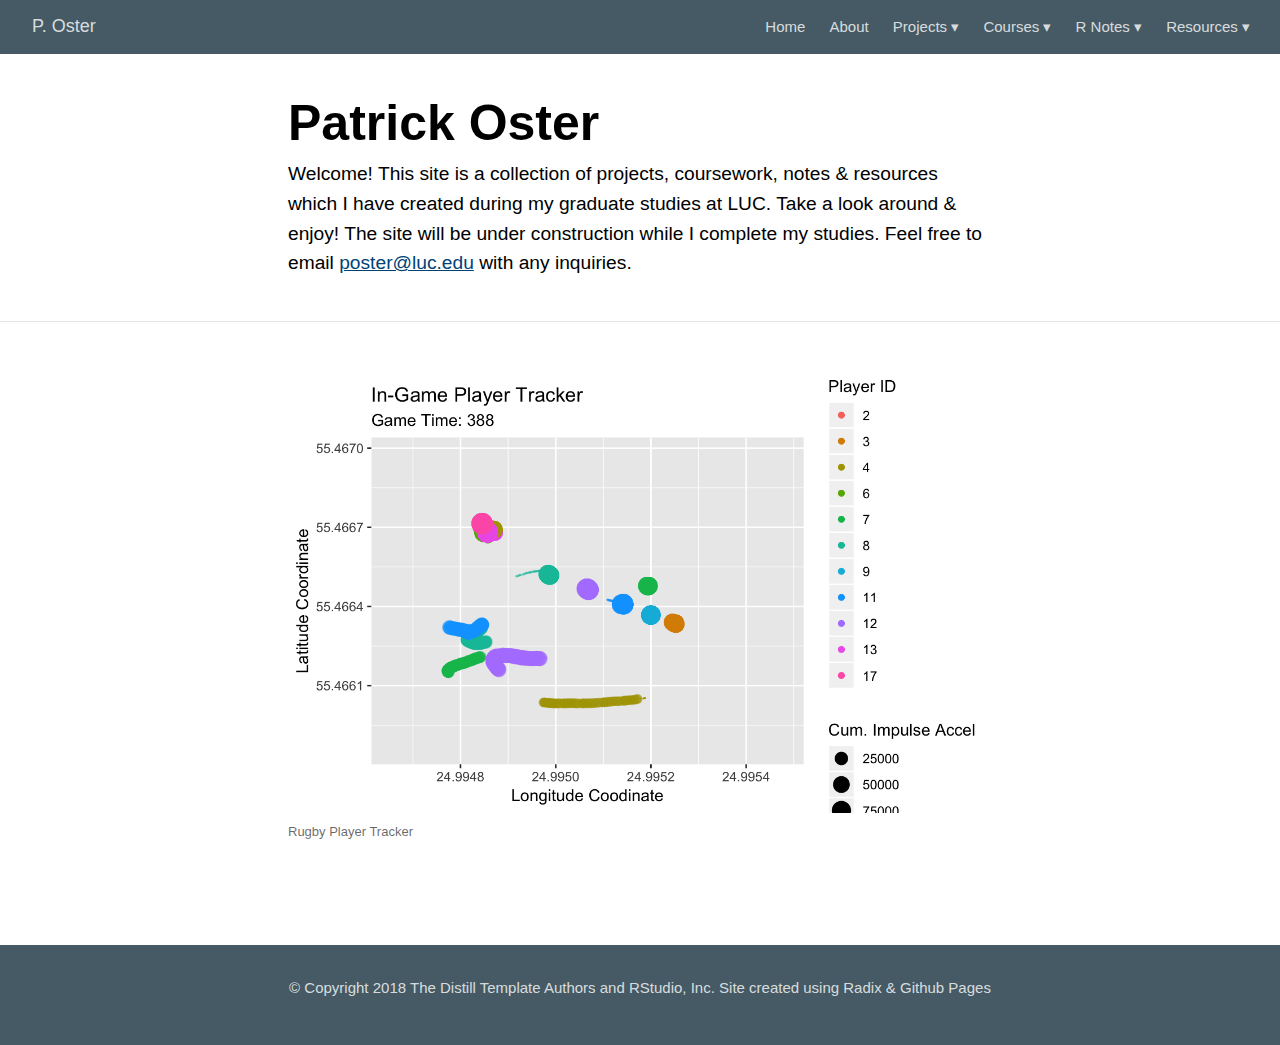
==== docs/index.html @ 058a15c3 "reorg" ====
<!DOCTYPE html>

<html xmlns="http://www.w3.org/1999/xhtml" lang="" xml:lang="">

<head>
  <meta charset="utf-8"/>
  <meta name="viewport" content="width=device-width, initial-scale=1"/>
  <meta http-equiv="X-UA-Compatible" content="IE=Edge,chrome=1"/>
  <meta name="generator" content="radix" />

  <style type="text/css">
  /* Hide doc at startup (prevent jankiness while JS renders/transforms) */
  body {
    visibility: hidden;
  }
  </style>

 <!--radix_placeholder_import_source-->
 <!--/radix_placeholder_import_source-->

  <!--radix_placeholder_meta_tags-->
  <title>P. Oster: Patrick Oster</title>
  
  <meta property="description" itemprop="description" content="Welcome! This site is a collection of projects, coursework, notes &amp; resources which I have created during my graduate studies at LUC. Take a look around &amp; enjoy! The site will be under construction while I complete my studies. Feel free to email poster@luc.edu with any inquiries."/>
  
  
  
  <!--  https://developers.facebook.com/docs/sharing/webmasters#markup -->
  <meta property="og:title" content="P. Oster: Patrick Oster"/>
  <meta property="og:type" content="article"/>
  <meta property="og:description" content="Welcome! This site is a collection of projects, coursework, notes &amp; resources which I have created during my graduate studies at LUC. Take a look around &amp; enjoy! The site will be under construction while I complete my studies. Feel free to email poster@luc.edu with any inquiries."/>
  <meta property="og:locale" content="en_US"/>
  <meta property="og:site_name" content="P. Oster"/>
  
  <!--  https://dev.twitter.com/cards/types/summary -->
  <meta property="twitter:card" content="summary"/>
  <meta property="twitter:title" content="P. Oster: Patrick Oster"/>
  <meta property="twitter:description" content="Welcome! This site is a collection of projects, coursework, notes &amp; resources which I have created during my graduate studies at LUC. Take a look around &amp; enjoy! The site will be under construction while I complete my studies. Feel free to email poster@luc.edu with any inquiries."/>
  
  <!--/radix_placeholder_meta_tags-->
  <!--radix_placeholder_rmarkdown_metadata-->
  
  <script type="text/json" id="radix-rmarkdown-metadata">
  {"type":"list","attributes":{"names":{"type":"character","attributes":{},"value":["title","description","site"]}},"value":[{"type":"character","attributes":{},"value":["Patrick Oster"]},{"type":"character","attributes":{},"value":["Welcome! This site is a collection of projects, coursework, notes & resources which I have created during my graduate studies at LUC. Take a look around & enjoy! The site will be under construction while I complete my studies. Feel free to email poster@luc.edu with any inquiries.\n"]},{"type":"character","attributes":{},"value":["radix::radix_website"]}]}
  </script>
  <!--/radix_placeholder_rmarkdown_metadata-->
  <!--radix_placeholder_navigation_in_header-->
  
  <script type="application/javascript">
  
    window.headroom_prevent_pin = false;
  
    window.document.addEventListener("DOMContentLoaded", function (event) {
  
      // initialize headroom for banner
      var header = $('header').get(0);
      var headerHeight = header.offsetHeight;
      var headroom = new Headroom(header, {
        onPin : function() {
          if (window.headroom_prevent_pin) {
            window.headroom_prevent_pin = false;
            headroom.unpin();
          }
        }
      });
      headroom.init();
      if(window.location.hash)
        headroom.unpin();
      $(header).addClass('headroom--transition');
  
      // offset scroll location for banner on hash change
      // (see: https://github.com/WickyNilliams/headroom.js/issues/38)
      window.addEventListener("hashchange", function(event) {
        window.scrollTo(0, window.pageYOffset - (headerHeight + 25));
      });
  
      // responsive menu
      $('.radix-site-header').each(function(i, val) {
        var topnav = $(this);
        var toggle = topnav.find('.nav-toggle');
        toggle.on('click', function() {
          topnav.toggleClass('responsive');
        });
      });
  
      // nav dropdowns
      $('.nav-dropbtn').click(function(e) {
        $(this).next('.nav-dropdown-content').toggleClass('nav-dropdown-active');
        $(this).parent().siblings('.nav-dropdown')
           .children('.nav-dropdown-content').removeClass('nav-dropdown-active');
      });
      $("body").click(function(e){
        $('.nav-dropdown-content').removeClass('nav-dropdown-active');
      });
      $(".nav-dropdown").click(function(e){
        e.stopPropagation();
      });
    });
  </script>
  
  <style type="text/css">
  
  /* Theme (user-documented overrideables for nav appearance) */
  
  .radix-site-nav {
    color: rgba(255, 255, 255, 0.8);
    background-color: #455a64;
    font-size: 15px;
    font-weight: 300;
  }
  
  .radix-site-nav a {
    color: inherit;
    text-decoration: none;
  }
  
  .radix-site-nav a:hover {
    color: white;
  }
  
  @media print {
    .radix-site-nav {
      display: none;
    }
  }
  
  .radix-site-header {
  
  }
  
  .radix-site-footer {
  
  }
  
  
  /* Site Header */
  
  .radix-site-header {
    width: 100%;
    box-sizing: border-box;
    z-index: 3;
  }
  
  .radix-site-header .nav-left {
    display: inline-block;
    margin-left: 8px;
  }
  
  @media screen and (max-width: 768px) {
    .radix-site-header .nav-left {
      margin-left: 0;
    }
  }
  
  
  .radix-site-header .nav-right {
    float: right;
    margin-right: 8px;
  }
  
  .radix-site-header a,
  .radix-site-header .title {
    display: inline-block;
    text-align: center;
    padding: 14px 10px 14px 10px;
  }
  
  .radix-site-header .title {
    font-size: 18px;
  }
  
  .radix-site-header .logo {
    padding: 0;
  }
  
  .radix-site-header .logo img {
    display: none;
    max-height: 20px;
    width: auto;
    margin-bottom: -4px;
  }
  
  .radix-site-header .nav-image img {
    max-height: 18px;
    width: auto;
    display: inline-block;
    margin-bottom: -3px;
  }
  
  
  
  @media screen and (min-width: 1000px) {
    .radix-site-header .logo img {
      display: inline-block;
    }
    .radix-site-header .nav-left {
      margin-left: 20px;
    }
    .radix-site-header .nav-right {
      margin-right: 20px;
    }
    .radix-site-header .title {
      padding-left: 12px;
    }
  }
  
  
  .radix-site-header .nav-toggle {
    display: none;
  }
  
  .nav-dropdown {
    display: inline-block;
    position: relative;
  }
  
  .nav-dropdown .nav-dropbtn {
    border: none;
    outline: none;
    color: rgba(255, 255, 255, 0.8);
    padding: 16px 10px;
    background-color: transparent;
    font-family: inherit;
    font-size: inherit;
    font-weight: inherit;
    margin: 0;
    margin-top: 1px;
    z-index: 2;
  }
  
  .nav-dropdown-content {
    display: none;
    position: absolute;
    background-color: white;
    min-width: 200px;
    border: 1px solid rgba(0,0,0,0.15);
    border-radius: 4px;
    box-shadow: 0px 8px 16px 0px rgba(0,0,0,0.1);
    z-index: 1;
    margin-top: 2px;
    white-space: nowrap;
    padding-top: 4px;
    padding-bottom: 4px;
  }
  
  .nav-dropdown-content hr {
    margin-top: 4px;
    margin-bottom: 4px;
    border: none;
    border-bottom: 1px solid rgba(0, 0, 0, 0.1);
  }
  
  .nav-dropdown-active {
    display: block;
  }
  
  .nav-dropdown-content a, .nav-dropdown-content .nav-dropdown-header {
    color: black;
    padding: 6px 24px;
    text-decoration: none;
    display: block;
    text-align: left;
  }
  
  .nav-dropdown-content .nav-dropdown-header {
    display: block;
    padding: 5px 24px;
    padding-bottom: 0;
    text-transform: uppercase;
    font-size: 14px;
    color: #999999;
    white-space: nowrap;
  }
  
  .nav-dropdown:hover .nav-dropbtn {
    color: white;
  }
  
  .nav-dropdown-content a:hover {
    background-color: #ddd;
    color: black;
  }
  
  .nav-right .nav-dropdown-content {
    margin-left: -45%;
    right: 0;
  }
  
  @media screen and (max-width: 768px) {
    .radix-site-header a, .radix-site-header .nav-dropdown  {display: none;}
    .radix-site-header a.nav-toggle {
      float: right;
      display: block;
    }
    .radix-site-header .title {
      margin-left: 0;
    }
    .radix-site-header .nav-right {
      margin-right: 0;
    }
    .radix-site-header {
      overflow: hidden;
    }
    .nav-right .nav-dropdown-content {
      margin-left: 0;
    }
  }
  
  
  @media screen and (max-width: 768px) {
    .radix-site-header.responsive {position: relative;}
    .radix-site-header.responsive a.nav-toggle {
      position: absolute;
      right: 0;
      top: 0;
    }
    .radix-site-header.responsive a,
    .radix-site-header.responsive .nav-dropdown {
      display: block;
      text-align: left;
    }
    .radix-site-header.responsive .nav-left,
    .radix-site-header.responsive .nav-right {
      width: 100%;
    }
    .radix-site-header.responsive .nav-dropdown {float: none;}
    .radix-site-header.responsive .nav-dropdown-content {position: relative;}
    .radix-site-header.responsive .nav-dropdown .nav-dropbtn {
      display: block;
      width: 100%;
      text-align: left;
    }
  }
  
  /* Site Footer */
  
  .radix-site-footer {
    width: 100%;
    overflow: hidden;
    box-sizing: border-box;
    z-index: 3;
    margin-top: 30px;
    padding-top: 30px;
    padding-bottom: 30px;
    text-align: center;
  }
  
  /* Headroom */
  
  d-title {
    padding-top: 6rem;
  }
  
  @media print {
    d-title {
      padding-top: 4rem;
    }
  }
  
  .headroom {
    z-index: 1000;
    position: fixed;
    top: 0;
    left: 0;
    right: 0;
  }
  
  .headroom--transition {
    transition: all .4s ease-in-out;
  }
  
  .headroom--unpinned {
    top: -100px;
  }
  
  .headroom--pinned {
    top: 0;
  }
  
  </style>
  
  <link href="site_libs/font-awesome-5.1.0/css/all.css" rel="stylesheet"/>
  <link href="site_libs/font-awesome-5.1.0/css/v4-shims.css" rel="stylesheet"/>
  <script src="site_libs/headroom-0.9.4/headroom.min.js"></script>
  <!--/radix_placeholder_navigation_in_header-->
  <!--radix_placeholder_distill-->
  
  <style type="text/css">
  
  body {
    background-color: white;
  }
  
  .pandoc-table {
    width: 100%;
  }
  
  .pandoc-table>caption {
    margin-bottom: 10px;
  }
  
  .pandoc-table th:not([align]) {
    text-align: left;
  }
  
  .pagedtable-footer {
    font-size: 15px;
  }
  
  .html-widget {
    margin-bottom: 2.0em;
  }
  
  .l-screen-inset {
    padding-right: 16px;
  }
  
  .l-screen .caption {
    margin-left: 10px;
  }
  
  .shaded {
    background: rgb(247, 247, 247);
    padding-top: 20px;
    padding-bottom: 20px;
    border-top: 1px solid rgba(0, 0, 0, 0.1);
    border-bottom: 1px solid rgba(0, 0, 0, 0.1);
  }
  
  .shaded .html-widget {
    margin-bottom: 0;
    border: 1px solid rgba(0, 0, 0, 0.1);
  }
  
  .shaded .shaded-content {
    background: white;
  }
  
  .text-output {
    margin-top: 0;
    line-height: 1.5em;
  }
  
  .hidden {
    display: none !important;
  }
  
  d-article {
    padding-bottom: 30px;
  }
  
  d-appendix {
    padding-top: 30px;
  }
  
  d-article>p>img {
    width: 100%;
  }
  
  d-article iframe {
    border: 1px solid rgba(0, 0, 0, 0.1);
    margin-bottom: 2.0em;
    width: 100%;
  }
  
  figure img.external {
    background: white;
    border: 1px solid rgba(0, 0, 0, 0.1);
    box-shadow: 0 1px 8px rgba(0, 0, 0, 0.1);
    padding: 18px;
    box-sizing: border-box;
  }
  
  /* CSS for table of contents */
  
  .d-toc {
    color: rgba(0,0,0,0.8);
    font-size: 0.8em;
    line-height: 1em;
  }
  
  .d-toc-header {
    font-size: 0.6rem;
    font-weight: 400;
    color: rgba(0, 0, 0, 0.5);
    text-transform: uppercase;
    margin-top: 0;
    margin-bottom: 1.3em;
  }
  
  .d-toc a {
    border-bottom: none;
  }
  
  .d-toc ul {
    padding-left: 0;
  }
  
  .d-toc li>ul {
    padding-top: 0.8em;
    padding-left: 16px;
    margin-bottom: 0.6em;
  }
  
  .d-toc ul,
  .d-toc li {
    list-style-type: none;
  }
  
  .d-toc li {
    margin-bottom: 0.9em;
  }
  
  .d-toc-separator {
    margin-top: 20px;
    margin-bottom: 2em;
  }
  
  .d-article-with-toc {
    border-top: none;
    padding-top: 0;
  }
  
  
  
  /* Tweak code blocks (note that this CSS is repeated above in an injection
     into the d-code shadow dom) */
  
  d-code {
    overflow-x: auto !important;
  }
  
  pre.d-code code.d-code {
    padding-left: 10px;
    font-size: 12px;
    border-left: 2px solid rgba(0,0,0,0.1);
  }
  
  pre.text-output {
  
    font-size: 12px;
    color: black;
    background: none;
    font-family: Consolas, Monaco, 'Andale Mono', 'Ubuntu Mono', monospace;
    text-align: left;
    white-space: pre;
    word-spacing: normal;
    word-break: normal;
    word-wrap: normal;
    line-height: 1.5;
  
    -moz-tab-size: 4;
    -o-tab-size: 4;
    tab-size: 4;
  
    -webkit-hyphens: none;
    -moz-hyphens: none;
    -ms-hyphens: none;
    hyphens: none;
  }
  
  @media(min-width: 768px) {
  
  d-code {
    overflow-x: visible !important;
  }
  
  pre.d-code code.d-code  {
      padding-left: 18px;
      font-size: 14px;
  }
  pre.text-output {
    font-size: 14px;
  }
  }
  
  /* Figure */
  
  .figure {
    position: relative;
    margin-bottom: 2.5em;
    margin-top: 1.5em;
  }
  
  .figure img {
    width: 100%;
  }
  
  .figure .caption {
    color: rgba(0, 0, 0, 0.6);
    font-size: 12px;
    line-height: 1.5em;
  }
  
  .figure img.external {
    background: white;
    border: 1px solid rgba(0, 0, 0, 0.1);
    box-shadow: 0 1px 8px rgba(0, 0, 0, 0.1);
    padding: 18px;
    box-sizing: border-box;
  }
  
  .figure .caption a {
    color: rgba(0, 0, 0, 0.6);
  }
  
  .figure .caption b,
  .figure .caption strong, {
    font-weight: 600;
    color: rgba(0, 0, 0, 1.0);
  }
  
  
  
  /* Tweak 1000px media break to show more text */
  
  @media(min-width: 1000px) {
    .base-grid,
    distill-header,
    d-title,
    d-abstract,
    d-article,
    d-appendix,
    distill-appendix,
    d-byline,
    d-footnote-list,
    d-citation-list,
    distill-footer {
      grid-template-columns: [screen-start] 1fr [page-start kicker-start] 80px [middle-start] 50px [text-start kicker-end] 65px 65px 65px 65px 65px 65px 65px 65px [text-end gutter-start] 65px [middle-end] 65px [page-end gutter-end] 1fr [screen-end];
      grid-column-gap: 16px;
    }
  
    .grid {
      grid-column-gap: 16px;
    }
  
    d-article {
      font-size: 1.06rem;
      line-height: 1.7em;
    }
    figure .caption, .figure .caption, figure figcaption {
      font-size: 13px;
    }
  }
  
  @media(min-width: 1180px) {
    .base-grid,
    distill-header,
    d-title,
    d-abstract,
    d-article,
    d-appendix,
    distill-appendix,
    d-byline,
    d-footnote-list,
    d-citation-list,
    distill-footer {
      grid-template-columns: [screen-start] 1fr [page-start kicker-start] 60px [middle-start] 60px [text-start kicker-end] 60px 60px 60px 60px 60px 60px 60px 60px [text-end gutter-start] 60px [middle-end] 60px [page-end gutter-end] 1fr [screen-end];
      grid-column-gap: 32px;
    }
  
    .grid {
      grid-column-gap: 32px;
    }
  }
  
  
  /* Get the citation styles for the appendix (not auto-injected on render since
     we do our own rendering of the citation appendix) */
  
  d-appendix .citation-appendix,
  .d-appendix .citation-appendix {
    font-size: 11px;
    line-height: 15px;
    border-left: 1px solid rgba(0, 0, 0, 0.1);
    padding-left: 18px;
    border: 1px solid rgba(0,0,0,0.1);
    background: rgba(0, 0, 0, 0.02);
    padding: 10px 18px;
    border-radius: 3px;
    color: rgba(150, 150, 150, 1);
    overflow: hidden;
    margin-top: -12px;
    white-space: pre-wrap;
    word-wrap: break-word;
  }
  
  
  /* Social footer */
  
  .social_footer {
    margin-top: 30px;
    margin-bottom: 0;
    color: rgba(0,0,0,0.67);
  }
  
  .disqus-comments {
    margin-right: 30px;
  }
  
  .disqus-comment-count {
    border-bottom: 1px solid rgba(0, 0, 0, 0.4);
    cursor: pointer;
  }
  
  #disqus_thread {
    margin-top: 30px;
  }
  
  .article-sharing a {
    border-bottom: none;
    margin-right: 8px;
  }
  
  .article-sharing a:hover {
    border-bottom: none;
  }
  
  .sidebar-section.subscribe {
    font-size: 12px;
    line-height: 1.6em;
  }
  
  .subscribe p {
    margin-bottom: 0.5em;
  }
  
  
  .article-footer .subscribe {
    font-size: 15px;
    margin-top: 45px;
  }
  
  
  /* Improve display for browsers without grid (IE/Edge <= 15) */
  
  .downlevel {
    line-height: 1.6em;
    font-family: -apple-system, BlinkMacSystemFont, "Segoe UI", Roboto, Oxygen, Ubuntu, Cantarell, "Fira Sans", "Droid Sans", "Helvetica Neue", Arial, sans-serif;
    margin: 0;
  }
  
  .downlevel .d-title {
    padding-top: 6rem;
    padding-bottom: 1.5rem;
  }
  
  .downlevel .d-title h1 {
    font-size: 50px;
    font-weight: 700;
    line-height: 1.1em;
    margin: 0 0 0.5rem;
  }
  
  .downlevel .d-title p {
    font-weight: 300;
    font-size: 1.2rem;
    line-height: 1.55em;
    margin-top: 0;
  }
  
  .downlevel .d-byline {
    padding-top: 0.8em;
    padding-bottom: 0.8em;
    font-size: 0.8rem;
    line-height: 1.8em;
  }
  
  .downlevel .section-separator {
    border: none;
    border-top: 1px solid rgba(0, 0, 0, 0.1);
  }
  
  .downlevel .d-article {
    font-size: 1.06rem;
    line-height: 1.7em;
    padding-top: 1rem;
    padding-bottom: 2rem;
  }
  
  
  .downlevel .d-appendix {
    padding-left: 0;
    padding-right: 0;
    max-width: none;
    font-size: 0.8em;
    line-height: 1.7em;
    margin-bottom: 0;
    color: rgba(0,0,0,0.5);
    padding-top: 40px;
    padding-bottom: 48px;
  }
  
  .downlevel .footnotes ol {
    padding-left: 13px;
  }
  
  .downlevel .base-grid,
  .downlevel .distill-header,
  .downlevel .d-title,
  .downlevel .d-abstract,
  .downlevel .d-article,
  .downlevel .d-appendix,
  .downlevel .distill-appendix,
  .downlevel .d-byline,
  .downlevel .d-footnote-list,
  .downlevel .d-citation-list,
  .downlevel .distill-footer,
  .downlevel .appendix-bottom,
  .downlevel .posts-container {
    padding-left: 40px;
    padding-right: 40px;
  }
  
  @media(min-width: 768px) {
    .downlevel .base-grid,
    .downlevel .distill-header,
    .downlevel .d-title,
    .downlevel .d-abstract,
    .downlevel .d-article,
    .downlevel .d-appendix,
    .downlevel .distill-appendix,
    .downlevel .d-byline,
    .downlevel .d-footnote-list,
    .downlevel .d-citation-list,
    .downlevel .distill-footer,
    .downlevel .appendix-bottom,
    .downlevel .posts-container {
    padding-left: 150px;
    padding-right: 150px;
    max-width: 900px;
  }
  }
  
  .downlevel pre code {
    display: block;
    border-left: 2px solid rgba(0, 0, 0, .1);
    padding: 0 0 0 20px;
    font-size: 14px;
  }
  
  .downlevel code, .downlevel pre {
    color: black;
    background: none;
    font-family: Consolas, Monaco, 'Andale Mono', 'Ubuntu Mono', monospace;
    text-align: left;
    white-space: pre;
    word-spacing: normal;
    word-break: normal;
    word-wrap: normal;
    line-height: 1.5;
  
    -moz-tab-size: 4;
    -o-tab-size: 4;
    tab-size: 4;
  
    -webkit-hyphens: none;
    -moz-hyphens: none;
    -ms-hyphens: none;
    hyphens: none;
  }
  
  </style>
  
  <script type="application/javascript">
  
  function is_downlevel_browser() {
    if (bowser.isUnsupportedBrowser({ msie: "12", msedge: "16"},
                                   window.navigator.userAgent)) {
      return true;
    } else {
      return window.load_distill_framework === undefined;
    }
  }
  
  // show body when load is complete
  function on_load_complete() {
  
    // set body to visible
    document.body.style.visibility = 'visible';
  
    // force redraw for leaflet widgets
    if (window.HTMLWidgets) {
      var maps = window.HTMLWidgets.findAll(".leaflet");
      $.each(maps, function(i, el) {
        var map = this.getMap();
        map.invalidateSize();
        map.eachLayer(function(layer) {
          if (layer instanceof L.TileLayer)
            layer.redraw();
        });
      });
    }
  
    // trigger 'shown' so htmlwidgets resize
    $('d-article').trigger('shown');
  }
  
  function init_distill() {
  
    init_common();
  
    // create front matter
    var front_matter = $('<d-front-matter></d-front-matter>');
    $('#distill-front-matter').wrap(front_matter);
  
    // create d-title
    $('.d-title').changeElementType('d-title');
  
    // create d-byline
    var byline = $('<d-byline></d-byline>');
    $('.d-byline').replaceWith(byline);
  
    // create d-article
    var article = $('<d-article></d-article>');
    $('.d-article').wrap(article).children().unwrap();
  
    // move posts container into article
    $('.posts-container').appendTo($('d-article'));
  
    // create d-appendix
    $('.d-appendix').changeElementType('d-appendix');
  
    // create d-bibliography
    var bibliography = $('<d-bibliography></d-bibliography>');
    $('#distill-bibliography').wrap(bibliography);
  
    // flag indicating that we have appendix items
    var appendix = $('.appendix-bottom').children('h3').length > 0;
  
    // replace citations with <d-cite>
    $('.citation').each(function(i, val) {
      appendix = true;
      var cites = $(this).attr('data-cites').split(" ");
      var dt_cite = $('<d-cite></d-cite>');
      dt_cite.attr('key', cites.join());
      $(this).replaceWith(dt_cite);
    });
    // remove refs
    $('#refs').remove();
  
    // replace footnotes with <d-footnote>
    $('.footnote-ref').each(function(i, val) {
      appendix = true;
      var href = $(this).attr('href');
      var id = href.replace('#', '');
      var fn = $('#' + id);
      var fn_p = $('#' + id + '>p');
      fn_p.find('.footnote-back').remove();
      var text = fn_p.html();
      var dtfn = $('<d-footnote></d-footnote>');
      dtfn.html(text);
      $(this).replaceWith(dtfn);
    });
    // remove footnotes
    $('.footnotes').remove();
  
    $('h1.appendix, h2.appendix').each(function(i, val) {
      $(this).changeElementType('h3');
    });
    $('h3.appendix').each(function(i, val) {
      var id = $(this).attr('id');
      $('.d-toc a[href="#' + id + '"]').parent().remove();
      appendix = true;
      $(this).nextUntil($('h1, h2, h3')).addBack().appendTo($('d-appendix'));
    });
  
    // show d-appendix if we have appendix content
    $("d-appendix").css('display', appendix ? 'grid' : 'none');
  
    // replace code blocks with d-code
    $('pre>code').each(function(i, val) {
      var code = $(this);
      var pre = code.parent();
      var clz = "";
      var language = pre.attr('class');
      if (language) {
        // map unknown languages to "clike" (without this they just dissapear)
        if ($.inArray(language, ["bash", "clike", "css", "go", "html",
                                 "javascript", "js", "julia", "lua", "markdown",
                                 "markup", "mathml", "python", "svg", "xml"]) == -1)
          language = "clike";
        language = ' language="' + language + '"';
        var dt_code = $('<d-code block' + language + clz + '></d-code>');
        dt_code.text(code.text());
        pre.replaceWith(dt_code);
      } else {
        code.addClass('text-output').unwrap().changeElementType('pre');
      }
    });
  
    // localize layout chunks to just output
    $('.layout-chunk').each(function(i, val) {
  
      // capture layout
      var layout = $(this).attr('data-layout');
  
      // apply layout to markdown level block elements
      var elements = $(this).children().not('d-code, pre.text-output, script');
      elements.each(function(i, el) {
        var layout_div = $('<div class="' + layout + '"></div>');
        if (layout_div.hasClass('shaded')) {
          var shaded_content = $('<div class="shaded-content"></div>');
          $(this).wrap(shaded_content);
          $(this).parent().wrap(layout_div);
        } else {
          $(this).wrap(layout_div);
        }
      });
  
  
      // unwrap the layout-chunk div
      $(this).children().unwrap();
    });
  
    // load distill framework
    load_distill_framework();
  
    // wait for window.distillRunlevel == 4 to do post processing
    function distill_post_process() {
  
      if (!window.distillRunlevel || window.distillRunlevel < 4)
        return;
  
      // hide author/affiliations entirely if we have no authors
      var front_matter = JSON.parse($("#distill-front-matter").html());
      var have_authors = front_matter.authors && front_matter.authors.length > 0;
      if (!have_authors)
        $('d-byline').addClass('hidden');
  
      // table of contents
      if (have_authors) // adjust border if we are in authors
        $('.d-toc').parent().addClass('d-article-with-toc');
  
      // strip links that point to #
      $('.authors-affiliations').find('a[href="#"]').removeAttr('href');
  
      // hide elements of author/affiliations grid that have no value
      function hide_byline_column(caption) {
        $('d-byline').find('h3:contains("' + caption + '")').parent().css('visibility', 'hidden');
      }
  
      // affiliations
      var have_affiliations = false;
      for (var i = 0; i<front_matter.authors.length; ++i) {
        var author = front_matter.authors[i];
        if (author.affiliation !== "&nbsp;") {
          have_affiliations = true;
          break;
        }
      }
      if (!have_affiliations)
        $('d-byline').find('h3:contains("Affiliations")').css('visibility', 'hidden');
  
      // published date
      if (!front_matter.publishedDate)
        hide_byline_column("Published");
  
      // document object identifier
      var doi = $('d-byline').find('h3:contains("DOI")');
      var doi_p = doi.next().empty();
      if (!front_matter.doi) {
        // if we have a citation and valid citationText then link to that
        if ($('#citation').length > 0 && front_matter.citationText) {
          doi.html('Citation');
          $('<a href="#citation"></a>')
            .text(front_matter.citationText)
            .appendTo(doi_p);
        } else {
          hide_byline_column("DOI");
        }
      } else {
        $('<a></a>')
           .attr('href', "https://doi.org/" + front_matter.doi)
           .html(front_matter.doi)
           .appendTo(doi_p);
      }
  
       // change plural form of authors/affiliations
      if (front_matter.authors.length === 1) {
        var grid = $('.authors-affiliations');
        grid.children('h3:contains("Authors")').text('Author');
        grid.children('h3:contains("Affiliations")').text('Affiliation');
      }
  
      // inject pre code styles (can't do this with a global stylesheet b/c a shadow root is used)
      $('d-code').each(function(i, val) {
        var style = document.createElement('style');
        style.innerHTML = 'pre code { padding-left: 10px; font-size: 12px; border-left: 2px solid rgba(0,0,0,0.1); } ' +
                          '@media(min-width: 768px) { pre code { padding-left: 18px; font-size: 14px; } }';
        if (this.shadowRoot)
          this.shadowRoot.appendChild(style);
      });
  
      // move appendix-bottom entries to the bottom
      $('.appendix-bottom').appendTo('d-appendix').children().unwrap();
      $('.appendix-bottom').remove();
  
      // clear polling timer
      clearInterval(tid);
  
      // show body now that everything is ready
      on_load_complete();
    }
  
    var tid = setInterval(distill_post_process, 50);
    distill_post_process();
  
  }
  
  function init_downlevel() {
  
    init_common();
  
     // insert hr after d-title
    $('.d-title').after($('<hr class="section-separator"/>'));
  
    // check if we have authors
    var front_matter = JSON.parse($("#distill-front-matter").html());
    var have_authors = front_matter.authors && front_matter.authors.length > 0;
  
    // manage byline/border
    if (!have_authors)
      $('.d-byline').remove();
    $('.d-byline').after($('<hr class="section-separator"/>'));
    $('.d-byline a').remove();
  
    // remove toc
    $('.d-toc-header').remove();
    $('.d-toc').remove();
    $('.d-toc-separator').remove();
  
    // move appendix elements
    $('h1.appendix, h2.appendix').each(function(i, val) {
      $(this).changeElementType('h3');
    });
    $('h3.appendix').each(function(i, val) {
      $(this).nextUntil($('h1, h2, h3')).addBack().appendTo($('.d-appendix'));
    });
  
  
    // inject headers into references and footnotes
    var refs_header = $('<h3></h3>');
    refs_header.text('References');
    $('#refs').prepend(refs_header);
  
    var footnotes_header = $('<h3></h3');
    footnotes_header.text('Footnotes');
    $('.footnotes').children('hr').first().replaceWith(footnotes_header);
  
    // move appendix-bottom entries to the bottom
    $('.appendix-bottom').appendTo('.d-appendix').children().unwrap();
    $('.appendix-bottom').remove();
  
    // remove appendix if it's empty
    if ($('.d-appendix').children().length === 0)
      $('.d-appendix').remove();
  
    // prepend separator above appendix
    $('.d-appendix').before($('<hr class="section-separator" style="clear: both"/>'));
  
    // trim code
    $('pre>code').each(function(i, val) {
      $(this).html($.trim($(this).html()));
    });
  
    // move posts-container right before article
    $('.posts-container').insertBefore($('.d-article'));
  
    $('body').addClass('downlevel');
  
    on_load_complete();
  }
  
  
  function init_common() {
  
    // jquery plugin to change element types
    (function($) {
      $.fn.changeElementType = function(newType) {
        var attrs = {};
  
        $.each(this[0].attributes, function(idx, attr) {
          attrs[attr.nodeName] = attr.nodeValue;
        });
  
        this.replaceWith(function() {
          return $("<" + newType + "/>", attrs).append($(this).contents());
        });
      };
    })(jQuery);
  
    // prevent underline for linked images
    $('a > img').parent().css({'border-bottom' : 'none'});
  
    // mark non-body figures created by knitr chunks as 100% width
    $('.layout-chunk').each(function(i, val) {
      var figures = $(this).find('img, .html-widget');
      if ($(this).attr('data-layout') !== "l-body") {
        figures.css('width', '100%');
      } else {
        figures.css('max-width', '100%');
        figures.filter("[width]").each(function(i, val) {
          var fig = $(this);
          fig.css('width', fig.attr('width') + 'px');
        });
  
      }
    });
  
    // auto-append index.html to post-preview links in file: protocol
    // and in rstudio ide preview
    $('.post-preview').each(function(i, val) {
      if (window.location.protocol === "file:")
        $(this).attr('href', $(this).attr('href') + "index.html");
    });
  
    // get rid of index.html references in header
    if (window.location.protocol !== "file:") {
      $('.radix-site-header a[href]').each(function(i,val) {
        $(this).attr('href', $(this).attr('href').replace("index.html", "./"));
      });
    }
  
    // add class to pandoc style tables
    $('tr.header').parent('thead').parent('table').addClass('pandoc-table');
    $('.kable-table').children('table').addClass('pandoc-table');
  
    // add figcaption style to table captions
    $('caption').parent('table').addClass("figcaption");
  
    // initialize posts list
    if (window.init_posts_list)
      window.init_posts_list();
  
    // implmement disqus comment link
    $('.disqus-comment-count').click(function() {
      window.headroom_prevent_pin = true;
      $('#disqus_thread').toggleClass('hidden');
      if (!$('#disqus_thread').hasClass('hidden')) {
        var offset = $(this).offset();
        $(window).resize();
        $('html, body').animate({
          scrollTop: offset.top - 35
        });
      }
    });
  }
  
  document.addEventListener('DOMContentLoaded', function() {
    if (is_downlevel_browser())
      init_downlevel();
    else
      window.addEventListener('WebComponentsReady', init_distill);
  });
  
  </script>
  
  <!--/radix_placeholder_distill-->
  <script src="site_libs/jquery-1.11.3/jquery.min.js"></script>
  <script src="site_libs/bowser-1.9.3/bowser.min.js"></script>
  <script src="site_libs/webcomponents-2.0.0/webcomponents.js"></script>
  <script src="site_libs/distill-2.2.21/template.v2.js"></script>
  <!--radix_placeholder_site_in_header-->
  <!--/radix_placeholder_site_in_header-->


</head>

<body>

<!--radix_placeholder_front_matter-->

<script id="distill-front-matter" type="text/json">
{"title":"Patrick Oster","description":"Welcome! This site is a collection of projects, coursework, notes & resources which I have created during my graduate studies at LUC. Take a look around & enjoy! The site will be under construction while I complete my studies. Feel free to email poster@luc.edu with any inquiries.","authors":[]}
</script>

<!--/radix_placeholder_front_matter-->
<!--radix_placeholder_navigation_before_body-->
<header class="header header--fixed" role="banner">
<nav class="radix-site-nav radix-site-header">
<div class="nav-left">
<a href="index.html" class="title">P. Oster</a>
</div>
<div class="nav-right">
<a href="index.html">Home</a>
<a href="about.html">About</a>
<div class="nav-dropdown">
<button class="nav-dropbtn">
Projects
 
<span class="down-arrow">&#x25BE;</span>
</button>
<div class="nav-dropdown-content">
<a href="https://patrickoster.github.io/datafest">Datafest</a>
</div>
</div>
<div class="nav-dropdown">
<button class="nav-dropbtn">
Courses
 
<span class="down-arrow">&#x25BE;</span>
</button>
<div class="nav-dropdown-content">
<a href="https://patrickoster.github.io/cda">Categorical Data Analysis</a>
<a href="https://patrickoster.github.io/mvar">Multivariate Statistics</a>
<a href="https://patrickoster.github.io/npar">Non-Parametric Statistics</a>
</div>
</div>
<div class="nav-dropdown">
<button class="nav-dropbtn">
R Notes
 
<span class="down-arrow">&#x25BE;</span>
</button>
<div class="nav-dropdown-content">
<a href="https://patrickoster.github.io/webr/latex_basics.html">LaTeX Basics</a>
</div>
</div>
<div class="nav-dropdown">
<button class="nav-dropbtn">
Resources
 
<span class="down-arrow">&#x25BE;</span>
</button>
<div class="nav-dropdown-content">
<a href="https://patrickoster.github.io/webr/r_resources.html">R Resources</a>
<a href="https://patrickoster.github.io/webr/output_resources.html">Markdown Resources</a>
<a href="https://patrickoster.github.io/webr/resources.html">All Resources</a>
</div>
</div>
<a href="javascript:void(0);" class="nav-toggle">&#9776;</a>
</div>
</nav>
</header>
<!--/radix_placeholder_navigation_before_body-->
<!--radix_placeholder_site_before_body-->
<!--/radix_placeholder_site_before_body-->

<div class="d-title">
<h1>Patrick Oster</h1>
<p>Welcome! This site is a collection of projects, coursework, notes &amp; resources which I have created during my graduate studies at LUC. Take a look around &amp; enjoy! The site will be under construction while I complete my studies. Feel free to email <a href="mailto:poster@luc.edu" class="email">poster@luc.edu</a> with any inquiries.</p>
</div>


<div class="d-article">
<figure>
<img src="figures/rugby_player_tracker.gif" alt="Rugby Player Tracker" /><figcaption>Rugby Player Tracker</figcaption>
</figure>
<!--radix_placeholder_article_footer-->
<!--/radix_placeholder_article_footer-->
</div>

<div class="d-appendix">
</div>


<!--radix_placeholder_site_after_body-->
<!--/radix_placeholder_site_after_body-->
<!--radix_placeholder_appendices-->
<div class="appendix-bottom"></div>
<!--/radix_placeholder_appendices-->
<!--radix_placeholder_navigation_after_body-->
<div class="radix-site-nav radix-site-footer">
<p>© Copyright 2018 <a href="https://github.com/distillpub/template/blob/master/AUTHORS">The Distill Template Authors</a> and <a href="https://www.rstudio.com">RStudio, Inc</a>. Site created using <a href="https://rstudio.github.io/radix/website.html">Radix</a> &amp; <a href="https://rstudio.github.io/radix/publish_website.html">Github Pages</a></p>
</div>
<!--/radix_placeholder_navigation_after_body-->

</body>

</html>
---- docs/site_libs/font-awesome-5.1.0/css/all.css ----
/*!
 * Font Awesome Free 5.1.0 by @fontawesome - https://fontawesome.com
 * License - https://fontawesome.com/license (Icons: CC BY 4.0, Fonts: SIL OFL 1.1, Code: MIT License)
 */
.fa,.fab,.fal,.far,.fas{-moz-osx-font-smoothing:grayscale;-webkit-font-smoothing:antialiased;display:inline-block;font-style:normal;font-variant:normal;text-rendering:auto;line-height:1}.fa-lg{font-size:1.33333em;line-height:.75em;vertical-align:-.0667em}.fa-xs{font-size:.75em}.fa-sm{font-size:.875em}.fa-1x{font-size:1em}.fa-2x{font-size:2em}.fa-3x{font-size:3em}.fa-4x{font-size:4em}.fa-5x{font-size:5em}.fa-6x{font-size:6em}.fa-7x{font-size:7em}.fa-8x{font-size:8em}.fa-9x{font-size:9em}.fa-10x{font-size:10em}.fa-fw{text-align:center;width:1.25em}.fa-ul{list-style-type:none;margin-left:2.5em;padding-left:0}.fa-ul>li{position:relative}.fa-li{left:-2em;position:absolute;text-align:center;width:2em;line-height:inherit}.fa-border{border:.08em solid #eee;border-radius:.1em;padding:.2em .25em .15em}.fa-pull-left{float:left}.fa-pull-right{float:right}.fa.fa-pull-left,.fab.fa-pull-left,.fal.fa-pull-left,.far.fa-pull-left,.fas.fa-pull-left{margin-right:.3em}.fa.fa-pull-right,.fab.fa-pull-right,.fal.fa-pull-right,.far.fa-pull-right,.fas.fa-pull-right{margin-left:.3em}.fa-spin{animation:a 2s infinite linear}.fa-pulse{animation:a 1s infinite steps(8)}@keyframes a{0%{transform:rotate(0deg)}to{transform:rotate(1turn)}}.fa-rotate-90{-ms-filter:"progid:DXImageTransform.Microsoft.BasicImage(rotation=1)";transform:rotate(90deg)}.fa-rotate-180{-ms-filter:"progid:DXImageTransform.Microsoft.BasicImage(rotation=2)";transform:rotate(180deg)}.fa-rotate-270{-ms-filter:"progid:DXImageTransform.Microsoft.BasicImage(rotation=3)";transform:rotate(270deg)}.fa-flip-horizontal{-ms-filter:"progid:DXImageTransform.Microsoft.BasicImage(rotation=0, mirror=1)";transform:scaleX(-1)}.fa-flip-vertical{transform:scaleY(-1)}.fa-flip-horizontal.fa-flip-vertical,.fa-flip-vertical{-ms-filter:"progid:DXImageTransform.Microsoft.BasicImage(rotation=2, mirror=1)"}.fa-flip-horizontal.fa-flip-vertical{transform:scale(-1)}:root .fa-flip-horizontal,:root .fa-flip-vertical,:root .fa-rotate-90,:root .fa-rotate-180,:root .fa-rotate-270{-webkit-filter:none;filter:none}.fa-stack{display:inline-block;height:2em;line-height:2em;position:relative;vertical-align:middle;width:2em}.fa-stack-1x,.fa-stack-2x{left:0;position:absolute;text-align:center;width:100%}.fa-stack-1x{line-height:inherit}.fa-stack-2x{font-size:2em}.fa-inverse{color:#fff}.fa-500px:before{content:"\f26e"}.fa-accessible-icon:before{content:"\f368"}.fa-accusoft:before{content:"\f369"}.fa-address-book:before{content:"\f2b9"}.fa-address-card:before{content:"\f2bb"}.fa-adjust:before{content:"\f042"}.fa-adn:before{content:"\f170"}.fa-adversal:before{content:"\f36a"}.fa-affiliatetheme:before{content:"\f36b"}.fa-algolia:before{content:"\f36c"}.fa-align-center:before{content:"\f037"}.fa-align-justify:before{content:"\f039"}.fa-align-left:before{content:"\f036"}.fa-align-right:before{content:"\f038"}.fa-allergies:before{content:"\f461"}.fa-amazon:before{content:"\f270"}.fa-amazon-pay:before{content:"\f42c"}.fa-ambulance:before{content:"\f0f9"}.fa-american-sign-language-interpreting:before{content:"\f2a3"}.fa-amilia:before{content:"\f36d"}.fa-anchor:before{content:"\f13d"}.fa-android:before{content:"\f17b"}.fa-angellist:before{content:"\f209"}.fa-angle-double-down:before{content:"\f103"}.fa-angle-double-left:before{content:"\f100"}.fa-angle-double-right:before{content:"\f101"}.fa-angle-double-up:before{content:"\f102"}.fa-angle-down:before{content:"\f107"}.fa-angle-left:before{content:"\f104"}.fa-angle-right:before{content:"\f105"}.fa-angle-up:before{content:"\f106"}.fa-angry:before{content:"\f556"}.fa-angrycreative:before{content:"\f36e"}.fa-angular:before{content:"\f420"}.fa-app-store:before{content:"\f36f"}.fa-app-store-ios:before{content:"\f370"}.fa-apper:before{content:"\f371"}.fa-apple:before{content:"\f179"}.fa-apple-pay:before{content:"\f415"}.fa-archive:before{content:"\f187"}.fa-archway:before{content:"\f557"}.fa-arrow-alt-circle-down:before{content:"\f358"}.fa-arrow-alt-circle-left:before{content:"\f359"}.fa-arrow-alt-circle-right:before{content:"\f35a"}.fa-arrow-alt-circle-up:before{content:"\f35b"}.fa-arrow-circle-down:before{content:"\f0ab"}.fa-arrow-circle-left:before{content:"\f0a8"}.fa-arrow-circle-right:before{content:"\f0a9"}.fa-arrow-circle-up:before{content:"\f0aa"}.fa-arrow-down:before{content:"\f063"}.fa-arrow-left:before{content:"\f060"}.fa-arrow-right:before{content:"\f061"}.fa-arrow-up:before{content:"\f062"}.fa-arrows-alt:before{content:"\f0b2"}.fa-arrows-alt-h:before{content:"\f337"}.fa-arrows-alt-v:before{content:"\f338"}.fa-assistive-listening-systems:before{content:"\f2a2"}.fa-asterisk:before{content:"\f069"}.fa-asymmetrik:before{content:"\f372"}.fa-at:before{content:"\f1fa"}.fa-atlas:before{content:"\f558"}.fa-audible:before{content:"\f373"}.fa-audio-description:before{content:"\f29e"}.fa-autoprefixer:before{content:"\f41c"}.fa-avianex:before{content:"\f374"}.fa-aviato:before{content:"\f421"}.fa-award:before{content:"\f559"}.fa-aws:before{content:"\f375"}.fa-backspace:before{content:"\f55a"}.fa-backward:before{content:"\f04a"}.fa-balance-scale:before{content:"\f24e"}.fa-ban:before{content:"\f05e"}.fa-band-aid:before{content:"\f462"}.fa-bandcamp:before{content:"\f2d5"}.fa-barcode:before{content:"\f02a"}.fa-bars:before{content:"\f0c9"}.fa-baseball-ball:before{content:"\f433"}.fa-basketball-ball:before{content:"\f434"}.fa-bath:before{content:"\f2cd"}.fa-battery-empty:before{content:"\f244"}.fa-battery-full:before{content:"\f240"}.fa-battery-half:before{content:"\f242"}.fa-battery-quarter:before{content:"\f243"}.fa-battery-three-quarters:before{content:"\f241"}.fa-bed:before{content:"\f236"}.fa-beer:before{content:"\f0fc"}.fa-behance:before{content:"\f1b4"}.fa-behance-square:before{content:"\f1b5"}.fa-bell:before{content:"\f0f3"}.fa-bell-slash:before{content:"\f1f6"}.fa-bezier-curve:before{content:"\f55b"}.fa-bicycle:before{content:"\f206"}.fa-bimobject:before{content:"\f378"}.fa-binoculars:before{content:"\f1e5"}.fa-birthday-cake:before{content:"\f1fd"}.fa-bitbucket:before{content:"\f171"}.fa-bitcoin:before{content:"\f379"}.fa-bity:before{content:"\f37a"}.fa-black-tie:before{content:"\f27e"}.fa-blackberry:before{content:"\f37b"}.fa-blender:before{content:"\f517"}.fa-blind:before{content:"\f29d"}.fa-blogger:before{content:"\f37c"}.fa-blogger-b:before{content:"\f37d"}.fa-bluetooth:before{content:"\f293"}.fa-bluetooth-b:before{content:"\f294"}.fa-bold:before{content:"\f032"}.fa-bolt:before{content:"\f0e7"}.fa-bomb:before{content:"\f1e2"}.fa-bong:before{content:"\f55c"}.fa-book:before{content:"\f02d"}.fa-book-open:before{content:"\f518"}.fa-bookmark:before{content:"\f02e"}.fa-bowling-ball:before{content:"\f436"}.fa-box:before{content:"\f466"}.fa-box-open:before{content:"\f49e"}.fa-boxes:before{content:"\f468"}.fa-braille:before{content:"\f2a1"}.fa-briefcase:before{content:"\f0b1"}.fa-briefcase-medical:before{content:"\f469"}.fa-broadcast-tower:before{content:"\f519"}.fa-broom:before{content:"\f51a"}.fa-brush:before{content:"\f55d"}.fa-btc:before{content:"\f15a"}.fa-bug:before{content:"\f188"}.fa-building:before{content:"\f1ad"}.fa-bullhorn:before{content:"\f0a1"}.fa-bullseye:before{content:"\f140"}.fa-burn:before{content:"\f46a"}.fa-buromobelexperte:before{content:"\f37f"}.fa-bus:before{content:"\f207"}.fa-bus-alt:before{content:"\f55e"}.fa-buysellads:before{content:"\f20d"}.fa-calculator:before{content:"\f1ec"}.fa-calendar:before{content:"\f133"}.fa-calendar-alt:before{content:"\f073"}.fa-calendar-check:before{content:"\f274"}.fa-calendar-minus:before{content:"\f272"}.fa-calendar-plus:before{content:"\f271"}.fa-calendar-times:before{content:"\f273"}.fa-camera:before{content:"\f030"}.fa-camera-retro:before{content:"\f083"}.fa-cannabis:before{content:"\f55f"}.fa-capsules:before{content:"\f46b"}.fa-car:before{content:"\f1b9"}.fa-caret-down:before{content:"\f0d7"}.fa-caret-left:before{content:"\f0d9"}.fa-caret-right:before{content:"\f0da"}.fa-caret-square-down:before{content:"\f150"}.fa-caret-square-left:before{content:"\f191"}.fa-caret-square-right:before{content:"\f152"}.fa-caret-square-up:before{content:"\f151"}.fa-caret-up:before{content:"\f0d8"}.fa-cart-arrow-down:before{content:"\f218"}.fa-cart-plus:before{content:"\f217"}.fa-cc-amazon-pay:before{content:"\f42d"}.fa-cc-amex:before{content:"\f1f3"}.fa-cc-apple-pay:before{content:"\f416"}.fa-cc-diners-club:before{content:"\f24c"}.fa-cc-discover:before{content:"\f1f2"}.fa-cc-jcb:before{content:"\f24b"}.fa-cc-mastercard:before{content:"\f1f1"}.fa-cc-paypal:before{content:"\f1f4"}.fa-cc-stripe:before{content:"\f1f5"}.fa-cc-visa:before{content:"\f1f0"}.fa-centercode:before{content:"\f380"}.fa-certificate:before{content:"\f0a3"}.fa-chalkboard:before{content:"\f51b"}.fa-chalkboard-teacher:before{content:"\f51c"}.fa-chart-area:before{content:"\f1fe"}.fa-chart-bar:before{content:"\f080"}.fa-chart-line:before{content:"\f201"}.fa-chart-pie:before{content:"\f200"}.fa-check:before{content:"\f00c"}.fa-check-circle:before{content:"\f058"}.fa-check-double:before{content:"\f560"}.fa-check-square:before{content:"\f14a"}.fa-chess:before{content:"\f439"}.fa-chess-bishop:before{content:"\f43a"}.fa-chess-board:before{content:"\f43c"}.fa-chess-king:before{content:"\f43f"}.fa-chess-knight:before{content:"\f441"}.fa-chess-pawn:before{content:"\f443"}.fa-chess-queen:before{content:"\f445"}.fa-chess-rook:before{content:"\f447"}.fa-chevron-circle-down:before{content:"\f13a"}.fa-chevron-circle-left:before{content:"\f137"}.fa-chevron-circle-right:before{content:"\f138"}.fa-chevron-circle-up:before{content:"\f139"}.fa-chevron-down:before{content:"\f078"}.fa-chevron-left:before{content:"\f053"}.fa-chevron-right:before{content:"\f054"}.fa-chevron-up:before{content:"\f077"}.fa-child:before{content:"\f1ae"}.fa-chrome:before{content:"\f268"}.fa-church:before{content:"\f51d"}.fa-circle:before{content:"\f111"}.fa-circle-notch:before{content:"\f1ce"}.fa-clipboard:before{content:"\f328"}.fa-clipboard-check:before{content:"\f46c"}.fa-clipboard-list:before{content:"\f46d"}.fa-clock:before{content:"\f017"}.fa-clone:before{content:"\f24d"}.fa-closed-captioning:before{content:"\f20a"}.fa-cloud:before{content:"\f0c2"}.fa-cloud-download-alt:before{content:"\f381"}.fa-cloud-upload-alt:before{content:"\f382"}.fa-cloudscale:before{content:"\f383"}.fa-cloudsmith:before{content:"\f384"}.fa-cloudversify:before{content:"\f385"}.fa-cocktail:before{content:"\f561"}.fa-code:before{content:"\f121"}.fa-code-branch:before{content:"\f126"}.fa-codepen:before{content:"\f1cb"}.fa-codiepie:before{content:"\f284"}.fa-coffee:before{content:"\f0f4"}.fa-cog:before{content:"\f013"}.fa-cogs:before{content:"\f085"}.fa-coins:before{content:"\f51e"}.fa-columns:before{content:"\f0db"}.fa-comment:before{content:"\f075"}.fa-comment-alt:before{content:"\f27a"}.fa-comment-dots:before{content:"\f4ad"}.fa-comment-slash:before{content:"\f4b3"}.fa-comments:before{content:"\f086"}.fa-compact-disc:before{content:"\f51f"}.fa-compass:before{content:"\f14e"}.fa-compress:before{content:"\f066"}.fa-concierge-bell:before{content:"\f562"}.fa-connectdevelop:before{content:"\f20e"}.fa-contao:before{content:"\f26d"}.fa-cookie:before{content:"\f563"}.fa-cookie-bite:before{content:"\f564"}.fa-copy:before{content:"\f0c5"}.fa-copyright:before{content:"\f1f9"}.fa-couch:before{content:"\f4b8"}.fa-cpanel:before{content:"\f388"}.fa-creative-commons:before{content:"\f25e"}.fa-creative-commons-by:before{content:"\f4e7"}.fa-creative-commons-nc:before{content:"\f4e8"}.fa-creative-commons-nc-eu:before{content:"\f4e9"}.fa-creative-commons-nc-jp:before{content:"\f4ea"}.fa-creative-commons-nd:before{content:"\f4eb"}.fa-creative-commons-pd:before{content:"\f4ec"}.fa-creative-commons-pd-alt:before{content:"\f4ed"}.fa-creative-commons-remix:before{content:"\f4ee"}.fa-creative-commons-sa:before{content:"\f4ef"}.fa-creative-commons-sampling:before{content:"\f4f0"}.fa-creative-commons-sampling-plus:before{content:"\f4f1"}.fa-creative-commons-share:before{content:"\f4f2"}.fa-credit-card:before{content:"\f09d"}.fa-crop:before{content:"\f125"}.fa-crop-alt:before{content:"\f565"}.fa-crosshairs:before{content:"\f05b"}.fa-crow:before{content:"\f520"}.fa-crown:before{content:"\f521"}.fa-css3:before{content:"\f13c"}.fa-css3-alt:before{content:"\f38b"}.fa-cube:before{content:"\f1b2"}.fa-cubes:before{content:"\f1b3"}.fa-cut:before{content:"\f0c4"}.fa-cuttlefish:before{content:"\f38c"}.fa-d-and-d:before{content:"\f38d"}.fa-dashcube:before{content:"\f210"}.fa-database:before{content:"\f1c0"}.fa-deaf:before{content:"\f2a4"}.fa-delicious:before{content:"\f1a5"}.fa-deploydog:before{content:"\f38e"}.fa-deskpro:before{content:"\f38f"}.fa-desktop:before{content:"\f108"}.fa-deviantart:before{content:"\f1bd"}.fa-diagnoses:before{content:"\f470"}.fa-dice:before{content:"\f522"}.fa-dice-five:before{content:"\f523"}.fa-dice-four:before{content:"\f524"}.fa-dice-one:before{content:"\f525"}.fa-dice-six:before{content:"\f526"}.fa-dice-three:before{content:"\f527"}.fa-dice-two:before{content:"\f528"}.fa-digg:before{content:"\f1a6"}.fa-digital-ocean:before{content:"\f391"}.fa-digital-tachograph:before{content:"\f566"}.fa-discord:before{content:"\f392"}.fa-discourse:before{content:"\f393"}.fa-divide:before{content:"\f529"}.fa-dizzy:before{content:"\f567"}.fa-dna:before{content:"\f471"}.fa-dochub:before{content:"\f394"}.fa-docker:before{content:"\f395"}.fa-dollar-sign:before{content:"\f155"}.fa-dolly:before{content:"\f472"}.fa-dolly-flatbed:before{content:"\f474"}.fa-donate:before{content:"\f4b9"}.fa-door-closed:before{content:"\f52a"}.fa-door-open:before{content:"\f52b"}.fa-dot-circle:before{content:"\f192"}.fa-dove:before{content:"\f4ba"}.fa-download:before{content:"\f019"}.fa-draft2digital:before{content:"\f396"}.fa-drafting-compass:before{content:"\f568"}.fa-dribbble:before{content:"\f17d"}.fa-dribbble-square:before{content:"\f397"}.fa-dropbox:before{content:"\f16b"}.fa-drum:before{content:"\f569"}.fa-drum-steelpan:before{content:"\f56a"}.fa-drupal:before{content:"\f1a9"}.fa-dumbbell:before{content:"\f44b"}.fa-dyalog:before{content:"\f399"}.fa-earlybirds:before{content:"\f39a"}.fa-ebay:before{content:"\f4f4"}.fa-edge:before{content:"\f282"}.fa-edit:before{content:"\f044"}.fa-eject:before{content:"\f052"}.fa-elementor:before{content:"\f430"}.fa-ellipsis-h:before{content:"\f141"}.fa-ellipsis-v:before{content:"\f142"}.fa-ember:before{content:"\f423"}.fa-empire:before{content:"\f1d1"}.fa-envelope:before{content:"\f0e0"}.fa-envelope-open:before{content:"\f2b6"}.fa-envelope-square:before{content:"\f199"}.fa-envira:before{content:"\f299"}.fa-equals:before{content:"\f52c"}.fa-eraser:before{content:"\f12d"}.fa-erlang:before{content:"\f39d"}.fa-ethereum:before{content:"\f42e"}.fa-etsy:before{content:"\f2d7"}.fa-euro-sign:before{content:"\f153"}.fa-exchange-alt:before{content:"\f362"}.fa-exclamation:before{content:"\f12a"}.fa-exclamation-circle:before{content:"\f06a"}.fa-exclamation-triangle:before{content:"\f071"}.fa-expand:before{content:"\f065"}.fa-expand-arrows-alt:before{content:"\f31e"}.fa-expeditedssl:before{content:"\f23e"}.fa-external-link-alt:before{content:"\f35d"}.fa-external-link-square-alt:before{content:"\f360"}.fa-eye:before{content:"\f06e"}.fa-eye-dropper:before{content:"\f1fb"}.fa-eye-slash:before{content:"\f070"}.fa-facebook:before{content:"\f09a"}.fa-facebook-f:before{content:"\f39e"}.fa-facebook-messenger:before{content:"\f39f"}.fa-facebook-square:before{content:"\f082"}.fa-fast-backward:before{content:"\f049"}.fa-fast-forward:before{content:"\f050"}.fa-fax:before{content:"\f1ac"}.fa-feather:before{content:"\f52d"}.fa-feather-alt:before{content:"\f56b"}.fa-female:before{content:"\f182"}.fa-fighter-jet:before{content:"\f0fb"}.fa-file:before{content:"\f15b"}.fa-file-alt:before{content:"\f15c"}.fa-file-archive:before{content:"\f1c6"}.fa-file-audio:before{content:"\f1c7"}.fa-file-code:before{content:"\f1c9"}.fa-file-contract:before{content:"\f56c"}.fa-file-download:before{content:"\f56d"}.fa-file-excel:before{content:"\f1c3"}.fa-file-export:before{content:"\f56e"}.fa-file-image:before{content:"\f1c5"}.fa-file-import:before{content:"\f56f"}.fa-file-invoice:before{content:"\f570"}.fa-file-invoice-dollar:before{content:"\f571"}.fa-file-medical:before{content:"\f477"}.fa-file-medical-alt:before{content:"\f478"}.fa-file-pdf:before{content:"\f1c1"}.fa-file-powerpoint:before{content:"\f1c4"}.fa-file-prescription:before{content:"\f572"}.fa-file-signature:before{content:"\f573"}.fa-file-upload:before{content:"\f574"}.fa-file-video:before{content:"\f1c8"}.fa-file-word:before{content:"\f1c2"}.fa-fill:before{content:"\f575"}.fa-fill-drip:before{content:"\f576"}.fa-film:before{content:"\f008"}.fa-filter:before{content:"\f0b0"}.fa-fingerprint:before{content:"\f577"}.fa-fire:before{content:"\f06d"}.fa-fire-extinguisher:before{content:"\f134"}.fa-firefox:before{content:"\f269"}.fa-first-aid:before{content:"\f479"}.fa-first-order:before{content:"\f2b0"}.fa-first-order-alt:before{content:"\f50a"}.fa-firstdraft:before{content:"\f3a1"}.fa-fish:before{content:"\f578"}.fa-flag:before{content:"\f024"}.fa-flag-checkered:before{content:"\f11e"}.fa-flask:before{content:"\f0c3"}.fa-flickr:before{content:"\f16e"}.fa-flipboard:before{content:"\f44d"}.fa-flushed:before{content:"\f579"}.fa-fly:before{content:"\f417"}.fa-folder:before{content:"\f07b"}.fa-folder-open:before{content:"\f07c"}.fa-font:before{content:"\f031"}.fa-font-awesome:before{content:"\f2b4"}.fa-font-awesome-alt:before{content:"\f35c"}.fa-font-awesome-flag:before{content:"\f425"}.fa-font-awesome-logo-full:before{content:"\f4e6"}.fa-fonticons:before{content:"\f280"}.fa-fonticons-fi:before{content:"\f3a2"}.fa-football-ball:before{content:"\f44e"}.fa-fort-awesome:before{content:"\f286"}.fa-fort-awesome-alt:before{content:"\f3a3"}.fa-forumbee:before{content:"\f211"}.fa-forward:before{content:"\f04e"}.fa-foursquare:before{content:"\f180"}.fa-free-code-camp:before{content:"\f2c5"}.fa-freebsd:before{content:"\f3a4"}.fa-frog:before{content:"\f52e"}.fa-frown:before{content:"\f119"}.fa-frown-open:before{content:"\f57a"}.fa-fulcrum:before{content:"\f50b"}.fa-futbol:before{content:"\f1e3"}.fa-galactic-republic:before{content:"\f50c"}.fa-galactic-senate:before{content:"\f50d"}.fa-gamepad:before{content:"\f11b"}.fa-gas-pump:before{content:"\f52f"}.fa-gavel:before{content:"\f0e3"}.fa-gem:before{content:"\f3a5"}.fa-genderless:before{content:"\f22d"}.fa-get-pocket:before{content:"\f265"}.fa-gg:before{content:"\f260"}.fa-gg-circle:before{content:"\f261"}.fa-gift:before{content:"\f06b"}.fa-git:before{content:"\f1d3"}.fa-git-square:before{content:"\f1d2"}.fa-github:before{content:"\f09b"}.fa-github-alt:before{content:"\f113"}.fa-github-square:before{content:"\f092"}.fa-gitkraken:before{content:"\f3a6"}.fa-gitlab:before{content:"\f296"}.fa-gitter:before{content:"\f426"}.fa-glass-martini:before{content:"\f000"}.fa-glass-martini-alt:before{content:"\f57b"}.fa-glasses:before{content:"\f530"}.fa-glide:before{content:"\f2a5"}.fa-glide-g:before{content:"\f2a6"}.fa-globe:before{content:"\f0ac"}.fa-globe-africa:before{content:"\f57c"}.fa-globe-americas:before{content:"\f57d"}.fa-globe-asia:before{content:"\f57e"}.fa-gofore:before{content:"\f3a7"}.fa-golf-ball:before{content:"\f450"}.fa-goodreads:before{content:"\f3a8"}.fa-goodreads-g:before{content:"\f3a9"}.fa-google:before{content:"\f1a0"}.fa-google-drive:before{content:"\f3aa"}.fa-google-play:before{content:"\f3ab"}.fa-google-plus:before{content:"\f2b3"}.fa-google-plus-g:before{content:"\f0d5"}.fa-google-plus-square:before{content:"\f0d4"}.fa-google-wallet:before{content:"\f1ee"}.fa-graduation-cap:before{content:"\f19d"}.fa-gratipay:before{content:"\f184"}.fa-grav:before{content:"\f2d6"}.fa-greater-than:before{content:"\f531"}.fa-greater-than-equal:before{content:"\f532"}.fa-grimace:before{content:"\f57f"}.fa-grin:before{content:"\f580"}.fa-grin-alt:before{content:"\f581"}.fa-grin-beam:before{content:"\f582"}.fa-grin-beam-sweat:before{content:"\f583"}.fa-grin-hearts:before{content:"\f584"}.fa-grin-squint:before{content:"\f585"}.fa-grin-squint-tears:before{content:"\f586"}.fa-grin-stars:before{content:"\f587"}.fa-grin-tears:before{content:"\f588"}.fa-grin-tongue:before{content:"\f589"}.fa-grin-tongue-squint:before{content:"\f58a"}.fa-grin-tongue-wink:before{content:"\f58b"}.fa-grin-wink:before{content:"\f58c"}.fa-grip-horizontal:before{content:"\f58d"}.fa-grip-vertical:before{content:"\f58e"}.fa-gripfire:before{content:"\f3ac"}.fa-grunt:before{content:"\f3ad"}.fa-gulp:before{content:"\f3ae"}.fa-h-square:before{content:"\f0fd"}.fa-hacker-news:before{content:"\f1d4"}.fa-hacker-news-square:before{content:"\f3af"}.fa-hand-holding:before{content:"\f4bd"}.fa-hand-holding-heart:before{content:"\f4be"}.fa-hand-holding-usd:before{content:"\f4c0"}.fa-hand-lizard:before{content:"\f258"}.fa-hand-paper:before{content:"\f256"}.fa-hand-peace:before{content:"\f25b"}.fa-hand-point-down:before{content:"\f0a7"}.fa-hand-point-left:before{content:"\f0a5"}.fa-hand-point-right:before{content:"\f0a4"}.fa-hand-point-up:before{content:"\f0a6"}.fa-hand-pointer:before{content:"\f25a"}.fa-hand-rock:before{content:"\f255"}.fa-hand-scissors:before{content:"\f257"}.fa-hand-spock:before{content:"\f259"}.fa-hands:before{content:"\f4c2"}.fa-hands-helping:before{content:"\f4c4"}.fa-handshake:before{content:"\f2b5"}.fa-hashtag:before{content:"\f292"}.fa-hdd:before{content:"\f0a0"}.fa-heading:before{content:"\f1dc"}.fa-headphones:before{content:"\f025"}.fa-headphones-alt:before{content:"\f58f"}.fa-headset:before{content:"\f590"}.fa-heart:before{content:"\f004"}.fa-heartbeat:before{content:"\f21e"}.fa-helicopter:before{content:"\f533"}.fa-highlighter:before{content:"\f591"}.fa-hips:before{content:"\f452"}.fa-hire-a-helper:before{content:"\f3b0"}.fa-history:before{content:"\f1da"}.fa-hockey-puck:before{content:"\f453"}.fa-home:before{content:"\f015"}.fa-hooli:before{content:"\f427"}.fa-hornbill:before{content:"\f592"}.fa-hospital:before{content:"\f0f8"}.fa-hospital-alt:before{content:"\f47d"}.fa-hospital-symbol:before{content:"\f47e"}.fa-hot-tub:before{content:"\f593"}.fa-hotel:before{content:"\f594"}.fa-hotjar:before{content:"\f3b1"}.fa-hourglass:before{content:"\f254"}.fa-hourglass-end:before{content:"\f253"}.fa-hourglass-half:before{content:"\f252"}.fa-hourglass-start:before{content:"\f251"}.fa-houzz:before{content:"\f27c"}.fa-html5:before{content:"\f13b"}.fa-hubspot:before{content:"\f3b2"}.fa-i-cursor:before{content:"\f246"}.fa-id-badge:before{content:"\f2c1"}.fa-id-card:before{content:"\f2c2"}.fa-id-card-alt:before{content:"\f47f"}.fa-image:before{content:"\f03e"}.fa-images:before{content:"\f302"}.fa-imdb:before{content:"\f2d8"}.fa-inbox:before{content:"\f01c"}.fa-indent:before{content:"\f03c"}.fa-industry:before{content:"\f275"}.fa-infinity:before{content:"\f534"}.fa-info:before{content:"\f129"}.fa-info-circle:before{content:"\f05a"}.fa-instagram:before{content:"\f16d"}.fa-internet-explorer:before{content:"\f26b"}.fa-ioxhost:before{content:"\f208"}.fa-italic:before{content:"\f033"}.fa-itunes:before{content:"\f3b4"}.fa-itunes-note:before{content:"\f3b5"}.fa-java:before{content:"\f4e4"}.fa-jedi-order:before{content:"\f50e"}.fa-jenkins:before{content:"\f3b6"}.fa-joget:before{content:"\f3b7"}.fa-joint:before{content:"\f595"}.fa-joomla:before{content:"\f1aa"}.fa-js:before{content:"\f3b8"}.fa-js-square:before{content:"\f3b9"}.fa-jsfiddle:before{content:"\f1cc"}.fa-key:before{content:"\f084"}.fa-keybase:before{content:"\f4f5"}.fa-keyboard:before{content:"\f11c"}.fa-keycdn:before{content:"\f3ba"}.fa-kickstarter:before{content:"\f3bb"}.fa-kickstarter-k:before{content:"\f3bc"}.fa-kiss:before{content:"\f596"}.fa-kiss-beam:before{content:"\f597"}.fa-kiss-wink-heart:before{content:"\f598"}.fa-kiwi-bird:before{content:"\f535"}.fa-korvue:before{content:"\f42f"}.fa-language:before{content:"\f1ab"}.fa-laptop:before{content:"\f109"}.fa-laravel:before{content:"\f3bd"}.fa-lastfm:before{content:"\f202"}.fa-lastfm-square:before{content:"\f203"}.fa-laugh:before{content:"\f599"}.fa-laugh-beam:before{content:"\f59a"}.fa-laugh-squint:before{content:"\f59b"}.fa-laugh-wink:before{content:"\f59c"}.fa-leaf:before{content:"\f06c"}.fa-leanpub:before{content:"\f212"}.fa-lemon:before{content:"\f094"}.fa-less:before{content:"\f41d"}.fa-less-than:before{content:"\f536"}.fa-less-than-equal:before{content:"\f537"}.fa-level-down-alt:before{content:"\f3be"}.fa-level-up-alt:before{content:"\f3bf"}.fa-life-ring:before{content:"\f1cd"}.fa-lightbulb:before{content:"\f0eb"}.fa-line:before{content:"\f3c0"}.fa-link:before{content:"\f0c1"}.fa-linkedin:before{content:"\f08c"}.fa-linkedin-in:before{content:"\f0e1"}.fa-linode:before{content:"\f2b8"}.fa-linux:before{content:"\f17c"}.fa-lira-sign:before{content:"\f195"}.fa-list:before{content:"\f03a"}.fa-list-alt:before{content:"\f022"}.fa-list-ol:before{content:"\f0cb"}.fa-list-ul:before{content:"\f0ca"}.fa-location-arrow:before{content:"\f124"}.fa-lock:before{content:"\f023"}.fa-lock-open:before{content:"\f3c1"}.fa-long-arrow-alt-down:before{content:"\f309"}.fa-long-arrow-alt-left:before{content:"\f30a"}.fa-long-arrow-alt-right:before{content:"\f30b"}.fa-long-arrow-alt-up:before{content:"\f30c"}.fa-low-vision:before{content:"\f2a8"}.fa-luggage-cart:before{content:"\f59d"}.fa-lyft:before{content:"\f3c3"}.fa-magento:before{content:"\f3c4"}.fa-magic:before{content:"\f0d0"}.fa-magnet:before{content:"\f076"}.fa-mailchimp:before{content:"\f59e"}.fa-male:before{content:"\f183"}.fa-mandalorian:before{content:"\f50f"}.fa-map:before{content:"\f279"}.fa-map-marked:before{content:"\f59f"}.fa-map-marked-alt:before{content:"\f5a0"}.fa-map-marker:before{content:"\f041"}.fa-map-marker-alt:before{content:"\f3c5"}.fa-map-pin:before{content:"\f276"}.fa-map-signs:before{content:"\f277"}.fa-marker:before{content:"\f5a1"}.fa-mars:before{content:"\f222"}.fa-mars-double:before{content:"\f227"}.fa-mars-stroke:before{content:"\f229"}.fa-mars-stroke-h:before{content:"\f22b"}.fa-mars-stroke-v:before{content:"\f22a"}.fa-mastodon:before{content:"\f4f6"}.fa-maxcdn:before{content:"\f136"}.fa-medal:before{content:"\f5a2"}.fa-medapps:before{content:"\f3c6"}.fa-medium:before{content:"\f23a"}.fa-medium-m:before{content:"\f3c7"}.fa-medkit:before{content:"\f0fa"}.fa-medrt:before{content:"\f3c8"}.fa-meetup:before{content:"\f2e0"}.fa-megaport:before{content:"\f5a3"}.fa-meh:before{content:"\f11a"}.fa-meh-blank:before{content:"\f5a4"}.fa-meh-rolling-eyes:before{content:"\f5a5"}.fa-memory:before{content:"\f538"}.fa-mercury:before{content:"\f223"}.fa-microchip:before{content:"\f2db"}.fa-microphone:before{content:"\f130"}.fa-microphone-alt:before{content:"\f3c9"}.fa-microphone-alt-slash:before{content:"\f539"}.fa-microphone-slash:before{content:"\f131"}.fa-microsoft:before{content:"\f3ca"}.fa-minus:before{content:"\f068"}.fa-minus-circle:before{content:"\f056"}.fa-minus-square:before{content:"\f146"}.fa-mix:before{content:"\f3cb"}.fa-mixcloud:before{content:"\f289"}.fa-mizuni:before{content:"\f3cc"}.fa-mobile:before{content:"\f10b"}.fa-mobile-alt:before{content:"\f3cd"}.fa-modx:before{content:"\f285"}.fa-monero:before{content:"\f3d0"}.fa-money-bill:before{content:"\f0d6"}.fa-money-bill-alt:before{content:"\f3d1"}.fa-money-bill-wave:before{content:"\f53a"}.fa-money-bill-wave-alt:before{content:"\f53b"}.fa-money-check:before{content:"\f53c"}.fa-money-check-alt:before{content:"\f53d"}.fa-monument:before{content:"\f5a6"}.fa-moon:before{content:"\f186"}.fa-mortar-pestle:before{content:"\f5a7"}.fa-motorcycle:before{content:"\f21c"}.fa-mouse-pointer:before{content:"\f245"}.fa-music:before{content:"\f001"}.fa-napster:before{content:"\f3d2"}.fa-neuter:before{content:"\f22c"}.fa-newspaper:before{content:"\f1ea"}.fa-nimblr:before{content:"\f5a8"}.fa-nintendo-switch:before{content:"\f418"}.fa-node:before{content:"\f419"}.fa-node-js:before{content:"\f3d3"}.fa-not-equal:before{content:"\f53e"}.fa-notes-medical:before{content:"\f481"}.fa-npm:before{content:"\f3d4"}.fa-ns8:before{content:"\f3d5"}.fa-nutritionix:before{content:"\f3d6"}.fa-object-group:before{content:"\f247"}.fa-object-ungroup:before{content:"\f248"}.fa-odnoklassniki:before{content:"\f263"}.fa-odnoklassniki-square:before{content:"\f264"}.fa-old-republic:before{content:"\f510"}.fa-opencart:before{content:"\f23d"}.fa-openid:before{content:"\f19b"}.fa-opera:before{content:"\f26a"}.fa-optin-monster:before{content:"\f23c"}.fa-osi:before{content:"\f41a"}.fa-outdent:before{content:"\f03b"}.fa-page4:before{content:"\f3d7"}.fa-pagelines:before{content:"\f18c"}.fa-paint-brush:before{content:"\f1fc"}.fa-paint-roller:before{content:"\f5aa"}.fa-palette:before{content:"\f53f"}.fa-palfed:before{content:"\f3d8"}.fa-pallet:before{content:"\f482"}.fa-paper-plane:before{content:"\f1d8"}.fa-paperclip:before{content:"\f0c6"}.fa-parachute-box:before{content:"\f4cd"}.fa-paragraph:before{content:"\f1dd"}.fa-parking:before{content:"\f540"}.fa-passport:before{content:"\f5ab"}.fa-paste:before{content:"\f0ea"}.fa-patreon:before{content:"\f3d9"}.fa-pause:before{content:"\f04c"}.fa-pause-circle:before{content:"\f28b"}.fa-paw:before{content:"\f1b0"}.fa-paypal:before{content:"\f1ed"}.fa-pen:before{content:"\f304"}.fa-pen-alt:before{content:"\f305"}.fa-pen-fancy:before{content:"\f5ac"}.fa-pen-nib:before{content:"\f5ad"}.fa-pen-square:before{content:"\f14b"}.fa-pencil-alt:before{content:"\f303"}.fa-pencil-ruler:before{content:"\f5ae"}.fa-people-carry:before{content:"\f4ce"}.fa-percent:before{content:"\f295"}.fa-percentage:before{content:"\f541"}.fa-periscope:before{content:"\f3da"}.fa-phabricator:before{content:"\f3db"}.fa-phoenix-framework:before{content:"\f3dc"}.fa-phoenix-squadron:before{content:"\f511"}.fa-phone:before{content:"\f095"}.fa-phone-slash:before{content:"\f3dd"}.fa-phone-square:before{content:"\f098"}.fa-phone-volume:before{content:"\f2a0"}.fa-php:before{content:"\f457"}.fa-pied-piper:before{content:"\f2ae"}.fa-pied-piper-alt:before{content:"\f1a8"}.fa-pied-piper-hat:before{content:"\f4e5"}.fa-pied-piper-pp:before{content:"\f1a7"}.fa-piggy-bank:before{content:"\f4d3"}.fa-pills:before{content:"\f484"}.fa-pinterest:before{content:"\f0d2"}.fa-pinterest-p:before{content:"\f231"}.fa-pinterest-square:before{content:"\f0d3"}.fa-plane:before{content:"\f072"}.fa-plane-arrival:before{content:"\f5af"}.fa-plane-departure:before{content:"\f5b0"}.fa-play:before{content:"\f04b"}.fa-play-circle:before{content:"\f144"}.fa-playstation:before{content:"\f3df"}.fa-plug:before{content:"\f1e6"}.fa-plus:before{content:"\f067"}.fa-plus-circle:before{content:"\f055"}.fa-plus-square:before{content:"\f0fe"}.fa-podcast:before{content:"\f2ce"}.fa-poo:before{content:"\f2fe"}.fa-portrait:before{content:"\f3e0"}.fa-pound-sign:before{content:"\f154"}.fa-power-off:before{content:"\f011"}.fa-prescription:before{content:"\f5b1"}.fa-prescription-bottle:before{content:"\f485"}.fa-prescription-bottle-alt:before{content:"\f486"}.fa-print:before{content:"\f02f"}.fa-procedures:before{content:"\f487"}.fa-product-hunt:before{content:"\f288"}.fa-project-diagram:before{content:"\f542"}.fa-pushed:before{content:"\f3e1"}.fa-puzzle-piece:before{content:"\f12e"}.fa-python:before{content:"\f3e2"}.fa-qq:before{content:"\f1d6"}.fa-qrcode:before{content:"\f029"}.fa-question:before{content:"\f128"}.fa-question-circle:before{content:"\f059"}.fa-quidditch:before{content:"\f458"}.fa-quinscape:before{content:"\f459"}.fa-quora:before{content:"\f2c4"}.fa-quote-left:before{content:"\f10d"}.fa-quote-right:before{content:"\f10e"}.fa-r-project:before{content:"\f4f7"}.fa-random:before{content:"\f074"}.fa-ravelry:before{content:"\f2d9"}.fa-react:before{content:"\f41b"}.fa-readme:before{content:"\f4d5"}.fa-rebel:before{content:"\f1d0"}.fa-receipt:before{content:"\f543"}.fa-recycle:before{content:"\f1b8"}.fa-red-river:before{content:"\f3e3"}.fa-reddit:before{content:"\f1a1"}.fa-reddit-alien:before{content:"\f281"}.fa-reddit-square:before{content:"\f1a2"}.fa-redo:before{content:"\f01e"}.fa-redo-alt:before{content:"\f2f9"}.fa-registered:before{content:"\f25d"}.fa-rendact:before{content:"\f3e4"}.fa-renren:before{content:"\f18b"}.fa-reply:before{content:"\f3e5"}.fa-reply-all:before{content:"\f122"}.fa-replyd:before{content:"\f3e6"}.fa-researchgate:before{content:"\f4f8"}.fa-resolving:before{content:"\f3e7"}.fa-retweet:before{content:"\f079"}.fa-ribbon:before{content:"\f4d6"}.fa-road:before{content:"\f018"}.fa-robot:before{content:"\f544"}.fa-rocket:before{content:"\f135"}.fa-rocketchat:before{content:"\f3e8"}.fa-rockrms:before{content:"\f3e9"}.fa-rss:before{content:"\f09e"}.fa-rss-square:before{content:"\f143"}.fa-ruble-sign:before{content:"\f158"}.fa-ruler:before{content:"\f545"}.fa-ruler-combined:before{content:"\f546"}.fa-ruler-horizontal:before{content:"\f547"}.fa-ruler-vertical:before{content:"\f548"}.fa-rupee-sign:before{content:"\f156"}.fa-sad-cry:before{content:"\f5b3"}.fa-sad-tear:before{content:"\f5b4"}.fa-safari:before{content:"\f267"}.fa-sass:before{content:"\f41e"}.fa-save:before{content:"\f0c7"}.fa-schlix:before{content:"\f3ea"}.fa-school:before{content:"\f549"}.fa-screwdriver:before{content:"\f54a"}.fa-scribd:before{content:"\f28a"}.fa-search:before{content:"\f002"}.fa-search-minus:before{content:"\f010"}.fa-search-plus:before{content:"\f00e"}.fa-searchengin:before{content:"\f3eb"}.fa-seedling:before{content:"\f4d8"}.fa-sellcast:before{content:"\f2da"}.fa-sellsy:before{content:"\f213"}.fa-server:before{content:"\f233"}.fa-servicestack:before{content:"\f3ec"}.fa-share:before{content:"\f064"}.fa-share-alt:before{content:"\f1e0"}.fa-share-alt-square:before{content:"\f1e1"}.fa-share-square:before{content:"\f14d"}.fa-shekel-sign:before{content:"\f20b"}.fa-shield-alt:before{content:"\f3ed"}.fa-ship:before{content:"\f21a"}.fa-shipping-fast:before{content:"\f48b"}.fa-shirtsinbulk:before{content:"\f214"}.fa-shoe-prints:before{content:"\f54b"}.fa-shopping-bag:before{content:"\f290"}.fa-shopping-basket:before{content:"\f291"}.fa-shopping-cart:before{content:"\f07a"}.fa-shopware:before{content:"\f5b5"}.fa-shower:before{content:"\f2cc"}.fa-shuttle-van:before{content:"\f5b6"}.fa-sign:before{content:"\f4d9"}.fa-sign-in-alt:before{content:"\f2f6"}.fa-sign-language:before{content:"\f2a7"}.fa-sign-out-alt:before{content:"\f2f5"}.fa-signal:before{content:"\f012"}.fa-signature:before{content:"\f5b7"}.fa-simplybuilt:before{content:"\f215"}.fa-sistrix:before{content:"\f3ee"}.fa-sitemap:before{content:"\f0e8"}.fa-sith:before{content:"\f512"}.fa-skull:before{content:"\f54c"}.fa-skyatlas:before{content:"\f216"}.fa-skype:before{content:"\f17e"}.fa-slack:before{content:"\f198"}.fa-slack-hash:before{content:"\f3ef"}.fa-sliders-h:before{content:"\f1de"}.fa-slideshare:before{content:"\f1e7"}.fa-smile:before{content:"\f118"}.fa-smile-beam:before{content:"\f5b8"}.fa-smile-wink:before{content:"\f4da"}.fa-smoking:before{content:"\f48d"}.fa-smoking-ban:before{content:"\f54d"}.fa-snapchat:before{content:"\f2ab"}.fa-snapchat-ghost:before{content:"\f2ac"}.fa-snapchat-square:before{content:"\f2ad"}.fa-snowflake:before{content:"\f2dc"}.fa-solar-panel:before{content:"\f5ba"}.fa-sort:before{content:"\f0dc"}.fa-sort-alpha-down:before{content:"\f15d"}.fa-sort-alpha-up:before{content:"\f15e"}.fa-sort-amount-down:before{content:"\f160"}.fa-sort-amount-up:before{content:"\f161"}.fa-sort-down:before{content:"\f0dd"}.fa-sort-numeric-down:before{content:"\f162"}.fa-sort-numeric-up:before{content:"\f163"}.fa-sort-up:before{content:"\f0de"}.fa-soundcloud:before{content:"\f1be"}.fa-spa:before{content:"\f5bb"}.fa-space-shuttle:before{content:"\f197"}.fa-speakap:before{content:"\f3f3"}.fa-spinner:before{content:"\f110"}.fa-splotch:before{content:"\f5bc"}.fa-spotify:before{content:"\f1bc"}.fa-spray-can:before{content:"\f5bd"}.fa-square:before{content:"\f0c8"}.fa-square-full:before{content:"\f45c"}.fa-squarespace:before{content:"\f5be"}.fa-stack-exchange:before{content:"\f18d"}.fa-stack-overflow:before{content:"\f16c"}.fa-stamp:before{content:"\f5bf"}.fa-star:before{content:"\f005"}.fa-star-half:before{content:"\f089"}.fa-star-half-alt:before{content:"\f5c0"}.fa-staylinked:before{content:"\f3f5"}.fa-steam:before{content:"\f1b6"}.fa-steam-square:before{content:"\f1b7"}.fa-steam-symbol:before{content:"\f3f6"}.fa-step-backward:before{content:"\f048"}.fa-step-forward:before{content:"\f051"}.fa-stethoscope:before{content:"\f0f1"}.fa-sticker-mule:before{content:"\f3f7"}.fa-sticky-note:before{content:"\f249"}.fa-stop:before{content:"\f04d"}.fa-stop-circle:before{content:"\f28d"}.fa-stopwatch:before{content:"\f2f2"}.fa-store:before{content:"\f54e"}.fa-store-alt:before{content:"\f54f"}.fa-strava:before{content:"\f428"}.fa-stream:before{content:"\f550"}.fa-street-view:before{content:"\f21d"}.fa-strikethrough:before{content:"\f0cc"}.fa-stripe:before{content:"\f429"}.fa-stripe-s:before{content:"\f42a"}.fa-stroopwafel:before{content:"\f551"}.fa-studiovinari:before{content:"\f3f8"}.fa-stumbleupon:before{content:"\f1a4"}.fa-stumbleupon-circle:before{content:"\f1a3"}.fa-subscript:before{content:"\f12c"}.fa-subway:before{content:"\f239"}.fa-suitcase:before{content:"\f0f2"}.fa-suitcase-rolling:before{content:"\f5c1"}.fa-sun:before{content:"\f185"}.fa-superpowers:before{content:"\f2dd"}.fa-superscript:before{content:"\f12b"}.fa-supple:before{content:"\f3f9"}.fa-surprise:before{content:"\f5c2"}.fa-swatchbook:before{content:"\f5c3"}.fa-swimmer:before{content:"\f5c4"}.fa-swimming-pool:before{content:"\f5c5"}.fa-sync:before{content:"\f021"}.fa-sync-alt:before{content:"\f2f1"}.fa-syringe:before{content:"\f48e"}.fa-table:before{content:"\f0ce"}.fa-table-tennis:before{content:"\f45d"}.fa-tablet:before{content:"\f10a"}.fa-tablet-alt:before{content:"\f3fa"}.fa-tablets:before{content:"\f490"}.fa-tachometer-alt:before{content:"\f3fd"}.fa-tag:before{content:"\f02b"}.fa-tags:before{content:"\f02c"}.fa-tape:before{content:"\f4db"}.fa-tasks:before{content:"\f0ae"}.fa-taxi:before{content:"\f1ba"}.fa-teamspeak:before{content:"\f4f9"}.fa-telegram:before{content:"\f2c6"}.fa-telegram-plane:before{content:"\f3fe"}.fa-tencent-weibo:before{content:"\f1d5"}.fa-terminal:before{content:"\f120"}.fa-text-height:before{content:"\f034"}.fa-text-width:before{content:"\f035"}.fa-th:before{content:"\f00a"}.fa-th-large:before{content:"\f009"}.fa-th-list:before{content:"\f00b"}.fa-themeco:before{content:"\f5c6"}.fa-themeisle:before{content:"\f2b2"}.fa-thermometer:before{content:"\f491"}.fa-thermometer-empty:before{content:"\f2cb"}.fa-thermometer-full:before{content:"\f2c7"}.fa-thermometer-half:before{content:"\f2c9"}.fa-thermometer-quarter:before{content:"\f2ca"}.fa-thermometer-three-quarters:before{content:"\f2c8"}.fa-thumbs-down:before{content:"\f165"}.fa-thumbs-up:before{content:"\f164"}.fa-thumbtack:before{content:"\f08d"}.fa-ticket-alt:before{content:"\f3ff"}.fa-times:before{content:"\f00d"}.fa-times-circle:before{content:"\f057"}.fa-tint:before{content:"\f043"}.fa-tint-slash:before{content:"\f5c7"}.fa-tired:before{content:"\f5c8"}.fa-toggle-off:before{content:"\f204"}.fa-toggle-on:before{content:"\f205"}.fa-toolbox:before{content:"\f552"}.fa-tooth:before{content:"\f5c9"}.fa-trade-federation:before{content:"\f513"}.fa-trademark:before{content:"\f25c"}.fa-train:before{content:"\f238"}.fa-transgender:before{content:"\f224"}.fa-transgender-alt:before{content:"\f225"}.fa-trash:before{content:"\f1f8"}.fa-trash-alt:before{content:"\f2ed"}.fa-tree:before{content:"\f1bb"}.fa-trello:before{content:"\f181"}.fa-tripadvisor:before{content:"\f262"}.fa-trophy:before{content:"\f091"}.fa-truck:before{content:"\f0d1"}.fa-truck-loading:before{content:"\f4de"}.fa-truck-moving:before{content:"\f4df"}.fa-tshirt:before{content:"\f553"}.fa-tty:before{content:"\f1e4"}.fa-tumblr:before{content:"\f173"}.fa-tumblr-square:before{content:"\f174"}.fa-tv:before{content:"\f26c"}.fa-twitch:before{content:"\f1e8"}.fa-twitter:before{content:"\f099"}.fa-twitter-square:before{content:"\f081"}.fa-typo3:before{content:"\f42b"}.fa-uber:before{content:"\f402"}.fa-uikit:before{content:"\f403"}.fa-umbrella:before{content:"\f0e9"}.fa-umbrella-beach:before{content:"\f5ca"}.fa-underline:before{content:"\f0cd"}.fa-undo:before{content:"\f0e2"}.fa-undo-alt:before{content:"\f2ea"}.fa-uniregistry:before{content:"\f404"}.fa-universal-access:before{content:"\f29a"}.fa-university:before{content:"\f19c"}.fa-unlink:before{content:"\f127"}.fa-unlock:before{content:"\f09c"}.fa-unlock-alt:before{content:"\f13e"}.fa-untappd:before{content:"\f405"}.fa-upload:before{content:"\f093"}.fa-usb:before{content:"\f287"}.fa-user:before{content:"\f007"}.fa-user-alt:before{content:"\f406"}.fa-user-alt-slash:before{content:"\f4fa"}.fa-user-astronaut:before{content:"\f4fb"}.fa-user-check:before{content:"\f4fc"}.fa-user-circle:before{content:"\f2bd"}.fa-user-clock:before{content:"\f4fd"}.fa-user-cog:before{content:"\f4fe"}.fa-user-edit:before{content:"\f4ff"}.fa-user-friends:before{content:"\f500"}.fa-user-graduate:before{content:"\f501"}.fa-user-lock:before{content:"\f502"}.fa-user-md:before{content:"\f0f0"}.fa-user-minus:before{content:"\f503"}.fa-user-ninja:before{content:"\f504"}.fa-user-plus:before{content:"\f234"}.fa-user-secret:before{content:"\f21b"}.fa-user-shield:before{content:"\f505"}.fa-user-slash:before{content:"\f506"}.fa-user-tag:before{content:"\f507"}.fa-user-tie:before{content:"\f508"}.fa-user-times:before{content:"\f235"}.fa-users:before{content:"\f0c0"}.fa-users-cog:before{content:"\f509"}.fa-ussunnah:before{content:"\f407"}.fa-utensil-spoon:before{content:"\f2e5"}.fa-utensils:before{content:"\f2e7"}.fa-vaadin:before{content:"\f408"}.fa-vector-square:before{content:"\f5cb"}.fa-venus:before{content:"\f221"}.fa-venus-double:before{content:"\f226"}.fa-venus-mars:before{content:"\f228"}.fa-viacoin:before{content:"\f237"}.fa-viadeo:before{content:"\f2a9"}.fa-viadeo-square:before{content:"\f2aa"}.fa-vial:before{content:"\f492"}.fa-vials:before{content:"\f493"}.fa-viber:before{content:"\f409"}.fa-video:before{content:"\f03d"}.fa-video-slash:before{content:"\f4e2"}.fa-vimeo:before{content:"\f40a"}.fa-vimeo-square:before{content:"\f194"}.fa-vimeo-v:before{content:"\f27d"}.fa-vine:before{content:"\f1ca"}.fa-vk:before{content:"\f189"}.fa-vnv:before{content:"\f40b"}.fa-volleyball-ball:before{content:"\f45f"}.fa-volume-down:before{content:"\f027"}.fa-volume-off:before{content:"\f026"}.fa-volume-up:before{content:"\f028"}.fa-vuejs:before{content:"\f41f"}.fa-walking:before{content:"\f554"}.fa-wallet:before{content:"\f555"}.fa-warehouse:before{content:"\f494"}.fa-weebly:before{content:"\f5cc"}.fa-weibo:before{content:"\f18a"}.fa-weight:before{content:"\f496"}.fa-weight-hanging:before{content:"\f5cd"}.fa-weixin:before{content:"\f1d7"}.fa-whatsapp:before{content:"\f232"}.fa-whatsapp-square:before{content:"\f40c"}.fa-wheelchair:before{content:"\f193"}.fa-whmcs:before{content:"\f40d"}.fa-wifi:before{content:"\f1eb"}.fa-wikipedia-w:before{content:"\f266"}.fa-window-close:before{content:"\f410"}.fa-window-maximize:before{content:"\f2d0"}.fa-window-minimize:before{content:"\f2d1"}.fa-window-restore:before{content:"\f2d2"}.fa-windows:before{content:"\f17a"}.fa-wine-glass:before{content:"\f4e3"}.fa-wine-glass-alt:before{content:"\f5ce"}.fa-wix:before{content:"\f5cf"}.fa-wolf-pack-battalion:before{content:"\f514"}.fa-won-sign:before{content:"\f159"}.fa-wordpress:before{content:"\f19a"}.fa-wordpress-simple:before{content:"\f411"}.fa-wpbeginner:before{content:"\f297"}.fa-wpexplorer:before{content:"\f2de"}.fa-wpforms:before{content:"\f298"}.fa-wrench:before{content:"\f0ad"}.fa-x-ray:before{content:"\f497"}.fa-xbox:before{content:"\f412"}.fa-xing:before{content:"\f168"}.fa-xing-square:before{content:"\f169"}.fa-y-combinator:before{content:"\f23b"}.fa-yahoo:before{content:"\f19e"}.fa-yandex:before{content:"\f413"}.fa-yandex-international:before{content:"\f414"}.fa-yelp:before{content:"\f1e9"}.fa-yen-sign:before{content:"\f157"}.fa-yoast:before{content:"\f2b1"}.fa-youtube:before{content:"\f167"}.fa-youtube-square:before{content:"\f431"}.sr-only{border:0;clip:rect(0,0,0,0);height:1px;margin:-1px;overflow:hidden;padding:0;position:absolute;width:1px}.sr-only-focusable:active,.sr-only-focusable:focus{clip:auto;height:auto;margin:0;overflow:visible;position:static;width:auto}@font-face{font-family:"Font Awesome 5 Brands";font-style:normal;font-weight:normal;src:url(../webfonts/fa-brands-400.eot);src:url(../webfonts/fa-brands-400.eot?#iefix) format("embedded-opentype"),url(../webfonts/fa-brands-400.woff2) format("woff2"),url(../webfonts/fa-brands-400.woff) format("woff"),url(../webfonts/fa-brands-400.ttf) format("truetype"),url(../webfonts/fa-brands-400.svg#fontawesome) format("svg")}.fab{font-family:"Font Awesome 5 Brands"}@font-face{font-family:"Font Awesome 5 Free";font-style:normal;font-weight:400;src:url(../webfonts/fa-regular-400.eot);src:url(../webfonts/fa-regular-400.eot?#iefix) format("embedded-opentype"),url(../webfonts/fa-regular-400.woff2) format("woff2"),url(../webfonts/fa-regular-400.woff) format("woff"),url(../webfonts/fa-regular-400.ttf) format("truetype"),url(../webfonts/fa-regular-400.svg#fontawesome) format("svg")}.far{font-weight:400}@font-face{font-family:"Font Awesome 5 Free";font-style:normal;font-weight:900;src:url(../webfonts/fa-solid-900.eot);src:url(../webfonts/fa-solid-900.eot?#iefix) format("embedded-opentype"),url(../webfonts/fa-solid-900.woff2) format("woff2"),url(../webfonts/fa-solid-900.woff) format("woff"),url(../webfonts/fa-solid-900.ttf) format("truetype"),url(../webfonts/fa-solid-900.svg#fontawesome) format("svg")}.fa,.far,.fas{font-family:"Font Awesome 5 Free"}.fa,.fas{font-weight:900}
---- docs/site_libs/font-awesome-5.1.0/css/v4-shims.css ----
/*!
 * Font Awesome Free 5.1.0 by @fontawesome - https://fontawesome.com
 * License - https://fontawesome.com/license (Icons: CC BY 4.0, Fonts: SIL OFL 1.1, Code: MIT License)
 */
.fa.fa-glass:before {
  content: "\f000"; }

.fa.fa-meetup {
  font-family: 'Font Awesome 5 Brands';
  font-weight: 400; }

.fa.fa-star-o {
  font-family: 'Font Awesome 5 Free';
  font-weight: 400; }

.fa.fa-star-o:before {
  content: "\f005"; }

.fa.fa-remove:before {
  content: "\f00d"; }

.fa.fa-close:before {
  content: "\f00d"; }

.fa.fa-gear:before {
  content: "\f013"; }

.fa.fa-trash-o {
  font-family: 'Font Awesome 5 Free';
  font-weight: 400; }

.fa.fa-trash-o:before {
  content: "\f2ed"; }

.fa.fa-file-o {
  font-family: 'Font Awesome 5 Free';
  font-weight: 400; }

.fa.fa-file-o:before {
  content: "\f15b"; }

.fa.fa-clock-o {
  font-family: 'Font Awesome 5 Free';
  font-weight: 400; }

.fa.fa-clock-o:before {
  content: "\f017"; }

.fa.fa-arrow-circle-o-down {
  font-family: 'Font Awesome 5 Free';
  font-weight: 400; }

.fa.fa-arrow-circle-o-down:before {
  content: "\f358"; }

.fa.fa-arrow-circle-o-up {
  font-family: 'Font Awesome 5 Free';
  font-weight: 400; }

.fa.fa-arrow-circle-o-up:before {
  content: "\f35b"; }

.fa.fa-play-circle-o {
  font-family: 'Font Awesome 5 Free';
  font-weight: 400; }

.fa.fa-play-circle-o:before {
  content: "\f144"; }

.fa.fa-repeat:before {
  content: "\f01e"; }

.fa.fa-rotate-right:before {
  content: "\f01e"; }

.fa.fa-refresh:before {
  content: "\f021"; }

.fa.fa-list-alt {
  font-family: 'Font Awesome 5 Free';
  font-weight: 400; }

.fa.fa-dedent:before {
  content: "\f03b"; }

.fa.fa-video-camera:before {
  content: "\f03d"; }

.fa.fa-picture-o {
  font-family: 'Font Awesome 5 Free';
  font-weight: 400; }

.fa.fa-picture-o:before {
  content: "\f03e"; }

.fa.fa-photo {
  font-family: 'Font Awesome 5 Free';
  font-weight: 400; }

.fa.fa-photo:before {
  content: "\f03e"; }

.fa.fa-image {
  font-family: 'Font Awesome 5 Free';
  font-weight: 400; }

.fa.fa-image:before {
  content: "\f03e"; }

.fa.fa-pencil:before {
  content: "\f303"; }

.fa.fa-map-marker:before {
  content: "\f3c5"; }

.fa.fa-pencil-square-o {
  font-family: 'Font Awesome 5 Free';
  font-weight: 400; }

.fa.fa-pencil-square-o:before {
  content: "\f044"; }

.fa.fa-share-square-o {
  font-family: 'Font Awesome 5 Free';
  font-weight: 400; }

.fa.fa-share-square-o:before {
  content: "\f14d"; }

.fa.fa-check-square-o {
  font-family: 'Font Awesome 5 Free';
  font-weight: 400; }

.fa.fa-check-square-o:before {
  content: "\f14a"; }

.fa.fa-arrows:before {
  content: "\f0b2"; }

.fa.fa-times-circle-o {
  font-family: 'Font Awesome 5 Free';
  font-weight: 400; }

.fa.fa-times-circle-o:before {
  content: "\f057"; }

.fa.fa-check-circle-o {
  font-family: 'Font Awesome 5 Free';
  font-weight: 400; }

.fa.fa-check-circle-o:before {
  content: "\f058"; }

.fa.fa-mail-forward:before {
  content: "\f064"; }

.fa.fa-eye {
  font-family: 'Font Awesome 5 Free';
  font-weight: 400; }

.fa.fa-eye-slash {
  font-family: 'Font Awesome 5 Free';
  font-weight: 400; }

.fa.fa-warning:before {
  content: "\f071"; }

.fa.fa-calendar:before {
  content: "\f073"; }

.fa.fa-arrows-v:before {
  content: "\f338"; }

.fa.fa-arrows-h:before {
  content: "\f337"; }

.fa.fa-bar-chart {
  font-family: 'Font Awesome 5 Free';
  font-weight: 400; }

.fa.fa-bar-chart:before {
  content: "\f080"; }

.fa.fa-bar-chart-o {
  font-family: 'Font Awesome 5 Free';
  font-weight: 400; }

.fa.fa-bar-chart-o:before {
  content: "\f080"; }

.fa.fa-twitter-square {
  font-family: 'Font Awesome 5 Brands';
  font-weight: 400; }

.fa.fa-facebook-square {
  font-family: 'Font Awesome 5 Brands';
  font-weight: 400; }

.fa.fa-gears:before {
  content: "\f085"; }

.fa.fa-thumbs-o-up {
  font-family: 'Font Awesome 5 Free';
  font-weight: 400; }

.fa.fa-thumbs-o-up:before {
  content: "\f164"; }

.fa.fa-thumbs-o-down {
  font-family: 'Font Awesome 5 Free';
  font-weight: 400; }

.fa.fa-thumbs-o-down:before {
  content: "\f165"; }

.fa.fa-heart-o {
  font-family: 'Font Awesome 5 Free';
  font-weight: 400; }

.fa.fa-heart-o:before {
  content: "\f004"; }

.fa.fa-sign-out:before {
  content: "\f2f5"; }

.fa.fa-linkedin-square {
  font-family: 'Font Awesome 5 Brands';
  font-weight: 400; }

.fa.fa-linkedin-square:before {
  content: "\f08c"; }

.fa.fa-thumb-tack:before {
  content: "\f08d"; }

.fa.fa-external-link:before {
  content: "\f35d"; }

.fa.fa-sign-in:before {
  content: "\f2f6"; }

.fa.fa-github-square {
  font-family: 'Font Awesome 5 Brands';
  font-weight: 400; }

.fa.fa-lemon-o {
  font-family: 'Font Awesome 5 Free';
  font-weight: 400; }

.fa.fa-lemon-o:before {
  content: "\f094"; }

.fa.fa-square-o {
  font-family: 'Font Awesome 5 Free';
  font-weight: 400; }

.fa.fa-square-o:before {
  content: "\f0c8"; }

.fa.fa-bookmark-o {
  font-family: 'Font Awesome 5 Free';
  font-weight: 400; }

.fa.fa-bookmark-o:before {
  content: "\f02e"; }

.fa.fa-twitter {
  font-family: 'Font Awesome 5 Brands';
  font-weight: 400; }

.fa.fa-facebook {
  font-family: 'Font Awesome 5 Brands';
  font-weight: 400; }

.fa.fa-facebook:before {
  content: "\f39e"; }

.fa.fa-facebook-f {
  font-family: 'Font Awesome 5 Brands';
  font-weight: 400; }

.fa.fa-facebook-f:before {
  content: "\f39e"; }

.fa.fa-github {
  font-family: 'Font Awesome 5 Brands';
  font-weight: 400; }

.fa.fa-credit-card {
  font-family: 'Font Awesome 5 Free';
  font-weight: 400; }

.fa.fa-feed:before {
  content: "\f09e"; }

.fa.fa-hdd-o {
  font-family: 'Font Awesome 5 Free';
  font-weight: 400; }

.fa.fa-hdd-o:before {
  content: "\f0a0"; }

.fa.fa-hand-o-right {
  font-family: 'Font Awesome 5 Free';
  font-weight: 400; }

.fa.fa-hand-o-right:before {
  content: "\f0a4"; }

.fa.fa-hand-o-left {
  font-family: 'Font Awesome 5 Free';
  font-weight: 400; }

.fa.fa-hand-o-left:before {
  content: "\f0a5"; }

.fa.fa-hand-o-up {
  font-family: 'Font Awesome 5 Free';
  font-weight: 400; }

.fa.fa-hand-o-up:before {
  content: "\f0a6"; }

.fa.fa-hand-o-down {
  font-family: 'Font Awesome 5 Free';
  font-weight: 400; }

.fa.fa-hand-o-down:before {
  content: "\f0a7"; }

.fa.fa-arrows-alt:before {
  content: "\f31e"; }

.fa.fa-group:before {
  content: "\f0c0"; }

.fa.fa-chain:before {
  content: "\f0c1"; }

.fa.fa-scissors:before {
  content: "\f0c4"; }

.fa.fa-files-o {
  font-family: 'Font Awesome 5 Free';
  font-weight: 400; }

.fa.fa-files-o:before {
  content: "\f0c5"; }

.fa.fa-floppy-o {
  font-family: 'Font Awesome 5 Free';
  font-weight: 400; }

.fa.fa-floppy-o:before {
  content: "\f0c7"; }

.fa.fa-navicon:before {
  content: "\f0c9"; }

.fa.fa-reorder:before {
  content: "\f0c9"; }

.fa.fa-pinterest {
  font-family: 'Font Awesome 5 Brands';
  font-weight: 400; }

.fa.fa-pinterest-square {
  font-family: 'Font Awesome 5 Brands';
  font-weight: 400; }

.fa.fa-google-plus-square {
  font-family: 'Font Awesome 5 Brands';
  font-weight: 400; }

.fa.fa-google-plus {
  font-family: 'Font Awesome 5 Brands';
  font-weight: 400; }

.fa.fa-google-plus:before {
  content: "\f0d5"; }

.fa.fa-money {
  font-family: 'Font Awesome 5 Free';
  font-weight: 400; }

.fa.fa-money:before {
  content: "\f3d1"; }

.fa.fa-unsorted:before {
  content: "\f0dc"; }

.fa.fa-sort-desc:before {
  content: "\f0dd"; }

.fa.fa-sort-asc:before {
  content: "\f0de"; }

.fa.fa-linkedin {
  font-family: 'Font Awesome 5 Brands';
  font-weight: 400; }

.fa.fa-linkedin:before {
  content: "\f0e1"; }

.fa.fa-rotate-left:before {
  content: "\f0e2"; }

.fa.fa-legal:before {
  content: "\f0e3"; }

.fa.fa-tachometer:before {
  content: "\f3fd"; }

.fa.fa-dashboard:before {
  content: "\f3fd"; }

.fa.fa-comment-o {
  font-family: 'Font Awesome 5 Free';
  font-weight: 400; }

.fa.fa-comment-o:before {
  content: "\f075"; }

.fa.fa-comments-o {
  font-family: 'Font Awesome 5 Free';
  font-weight: 400; }

.fa.fa-comments-o:before {
  content: "\f086"; }

.fa.fa-flash:before {
  content: "\f0e7"; }

.fa.fa-clipboard {
  font-family: 'Font Awesome 5 Free';
  font-weight: 400; }

.fa.fa-paste {
  font-family: 'Font Awesome 5 Free';
  font-weight: 400; }

.fa.fa-paste:before {
  content: "\f328"; }

.fa.fa-lightbulb-o {
  font-family: 'Font Awesome 5 Free';
  font-weight: 400; }

.fa.fa-lightbulb-o:before {
  content: "\f0eb"; }

.fa.fa-exchange:before {
  content: "\f362"; }

.fa.fa-cloud-download:before {
  content: "\f381"; }

.fa.fa-cloud-upload:before {
  content: "\f382"; }

.fa.fa-bell-o {
  font-family: 'Font Awesome 5 Free';
  font-weight: 400; }

.fa.fa-bell-o:before {
  content: "\f0f3"; }

.fa.fa-cutlery:before {
  content: "\f2e7"; }

.fa.fa-file-text-o {
  font-family: 'Font Awesome 5 Free';
  font-weight: 400; }

.fa.fa-file-text-o:before {
  content: "\f15c"; }

.fa.fa-building-o {
  font-family: 'Font Awesome 5 Free';
  font-weight: 400; }

.fa.fa-building-o:before {
  content: "\f1ad"; }

.fa.fa-hospital-o {
  font-family: 'Font Awesome 5 Free';
  font-weight: 400; }

.fa.fa-hospital-o:before {
  content: "\f0f8"; }

.fa.fa-tablet:before {
  content: "\f3fa"; }

.fa.fa-mobile:before {
  content: "\f3cd"; }

.fa.fa-mobile-phone:before {
  content: "\f3cd"; }

.fa.fa-circle-o {
  font-family: 'Font Awesome 5 Free';
  font-weight: 400; }

.fa.fa-circle-o:before {
  content: "\f111"; }

.fa.fa-mail-reply:before {
  content: "\f3e5"; }

.fa.fa-github-alt {
  font-family: 'Font Awesome 5 Brands';
  font-weight: 400; }

.fa.fa-folder-o {
  font-family: 'Font Awesome 5 Free';
  font-weight: 400; }

.fa.fa-folder-o:before {
  content: "\f07b"; }

.fa.fa-folder-open-o {
  font-family: 'Font Awesome 5 Free';
  font-weight: 400; }

.fa.fa-folder-open-o:before {
  content: "\f07c"; }

.fa.fa-smile-o {
  font-family: 'Font Awesome 5 Free';
  font-weight: 400; }

.fa.fa-smile-o:before {
  content: "\f118"; }

.fa.fa-frown-o {
  font-family: 'Font Awesome 5 Free';
  font-weight: 400; }

.fa.fa-frown-o:before {
  content: "\f119"; }

.fa.fa-meh-o {
  font-family: 'Font Awesome 5 Free';
  font-weight: 400; }

.fa.fa-meh-o:before {
  content: "\f11a"; }

.fa.fa-keyboard-o {
  font-family: 'Font Awesome 5 Free';
  font-weight: 400; }

.fa.fa-keyboard-o:before {
  content: "\f11c"; }

.fa.fa-flag-o {
  font-family: 'Font Awesome 5 Free';
  font-weight: 400; }

.fa.fa-flag-o:before {
  content: "\f024"; }

.fa.fa-mail-reply-all:before {
  content: "\f122"; }

.fa.fa-star-half-o {
  font-family: 'Font Awesome 5 Free';
  font-weight: 400; }

.fa.fa-star-half-o:before {
  content: "\f089"; }

.fa.fa-star-half-empty {
  font-family: 'Font Awesome 5 Free';
  font-weight: 400; }

.fa.fa-star-half-empty:before {
  content: "\f089"; }

.fa.fa-star-half-full {
  font-family: 'Font Awesome 5 Free';
  font-weight: 400; }

.fa.fa-star-half-full:before {
  content: "\f089"; }

.fa.fa-code-fork:before {
  content: "\f126"; }

.fa.fa-chain-broken:before {
  content: "\f127"; }

.fa.fa-shield:before {
  content: "\f3ed"; }

.fa.fa-calendar-o {
  font-family: 'Font Awesome 5 Free';
  font-weight: 400; }

.fa.fa-calendar-o:before {
  content: "\f133"; }

.fa.fa-maxcdn {
  font-family: 'Font Awesome 5 Brands';
  font-weight: 400; }

.fa.fa-html5 {
  font-family: 'Font Awesome 5 Brands';
  font-weight: 400; }

.fa.fa-css3 {
  font-family: 'Font Awesome 5 Brands';
  font-weight: 400; }

.fa.fa-ticket:before {
  content: "\f3ff"; }

.fa.fa-minus-square-o {
  font-family: 'Font Awesome 5 Free';
  font-weight: 400; }

.fa.fa-minus-square-o:before {
  content: "\f146"; }

.fa.fa-level-up:before {
  content: "\f3bf"; }

.fa.fa-level-down:before {
  content: "\f3be"; }

.fa.fa-pencil-square:before {
  content: "\f14b"; }

.fa.fa-external-link-square:before {
  content: "\f360"; }

.fa.fa-compass {
  font-family: 'Font Awesome 5 Free';
  font-weight: 400; }

.fa.fa-caret-square-o-down {
  font-family: 'Font Awesome 5 Free';
  font-weight: 400; }

.fa.fa-caret-square-o-down:before {
  content: "\f150"; }

.fa.fa-toggle-down {
  font-family: 'Font Awesome 5 Free';
  font-weight: 400; }

.fa.fa-toggle-down:before {
  content: "\f150"; }

.fa.fa-caret-square-o-up {
  font-family: 'Font Awesome 5 Free';
  font-weight: 400; }

.fa.fa-caret-square-o-up:before {
  content: "\f151"; }

.fa.fa-toggle-up {
  font-family: 'Font Awesome 5 Free';
  font-weight: 400; }

.fa.fa-toggle-up:before {
  content: "\f151"; }

.fa.fa-caret-square-o-right {
  font-family: 'Font Awesome 5 Free';
  font-weight: 400; }

.fa.fa-caret-square-o-right:before {
  content: "\f152"; }

.fa.fa-toggle-right {
  font-family: 'Font Awesome 5 Free';
  font-weight: 400; }

.fa.fa-toggle-right:before {
  content: "\f152"; }

.fa.fa-eur:before {
  content: "\f153"; }

.fa.fa-euro:before {
  content: "\f153"; }

.fa.fa-gbp:before {
  content: "\f154"; }

.fa.fa-usd:before {
  content: "\f155"; }

.fa.fa-dollar:before {
  content: "\f155"; }

.fa.fa-inr:before {
  content: "\f156"; }

.fa.fa-rupee:before {
  content: "\f156"; }

.fa.fa-jpy:before {
  content: "\f157"; }

.fa.fa-cny:before {
  content: "\f157"; }

.fa.fa-rmb:before {
  content: "\f157"; }

.fa.fa-yen:before {
  content: "\f157"; }

.fa.fa-rub:before {
  content: "\f158"; }

.fa.fa-ruble:before {
  content: "\f158"; }

.fa.fa-rouble:before {
  content: "\f158"; }

.fa.fa-krw:before {
  content: "\f159"; }

.fa.fa-won:before {
  content: "\f159"; }

.fa.fa-btc {
  font-family: 'Font Awesome 5 Brands';
  font-weight: 400; }

.fa.fa-bitcoin {
  font-family: 'Font Awesome 5 Brands';
  font-weight: 400; }

.fa.fa-bitcoin:before {
  content: "\f15a"; }

.fa.fa-file-text:before {
  content: "\f15c"; }

.fa.fa-sort-alpha-asc:before {
  content: "\f15d"; }

.fa.fa-sort-alpha-desc:before {
  content: "\f15e"; }

.fa.fa-sort-amount-asc:before {
  content: "\f160"; }

.fa.fa-sort-amount-desc:before {
  content: "\f161"; }

.fa.fa-sort-numeric-asc:before {
  content: "\f162"; }

.fa.fa-sort-numeric-desc:before {
  content: "\f163"; }

.fa.fa-youtube-square {
  font-family: 'Font Awesome 5 Brands';
  font-weight: 400; }

.fa.fa-youtube {
  font-family: 'Font Awesome 5 Brands';
  font-weight: 400; }

.fa.fa-xing {
  font-family: 'Font Awesome 5 Brands';
  font-weight: 400; }

.fa.fa-xing-square {
  font-family: 'Font Awesome 5 Brands';
  font-weight: 400; }

.fa.fa-youtube-play {
  font-family: 'Font Awesome 5 Brands';
  font-weight: 400; }

.fa.fa-youtube-play:before {
  content: "\f167"; }

.fa.fa-dropbox {
  font-family: 'Font Awesome 5 Brands';
  font-weight: 400; }

.fa.fa-stack-overflow {
  font-family: 'Font Awesome 5 Brands';
  font-weight: 400; }

.fa.fa-instagram {
  font-family: 'Font Awesome 5 Brands';
  font-weight: 400; }

.fa.fa-flickr {
  font-family: 'Font Awesome 5 Brands';
  font-weight: 400; }

.fa.fa-adn {
  font-family: 'Font Awesome 5 Brands';
  font-weight: 400; }

.fa.fa-bitbucket {
  font-family: 'Font Awesome 5 Brands';
  font-weight: 400; }

.fa.fa-bitbucket-square {
  font-family: 'Font Awesome 5 Brands';
  font-weight: 400; }

.fa.fa-bitbucket-square:before {
  content: "\f171"; }

.fa.fa-tumblr {
  font-family: 'Font Awesome 5 Brands';
  font-weight: 400; }

.fa.fa-tumblr-square {
  font-family: 'Font Awesome 5 Brands';
  font-weight: 400; }

.fa.fa-long-arrow-down:before {
  content: "\f309"; }

.fa.fa-long-arrow-up:before {
  content: "\f30c"; }

.fa.fa-long-arrow-left:before {
  content: "\f30a"; }

.fa.fa-long-arrow-right:before {
  content: "\f30b"; }

.fa.fa-apple {
  font-family: 'Font Awesome 5 Brands';
  font-weight: 400; }

.fa.fa-windows {
  font-family: 'Font Awesome 5 Brands';
  font-weight: 400; }

.fa.fa-android {
  font-family: 'Font Awesome 5 Brands';
  font-weight: 400; }

.fa.fa-linux {
  font-family: 'Font Awesome 5 Brands';
  font-weight: 400; }

.fa.fa-dribbble {
  font-family: 'Font Awesome 5 Brands';
  font-weight: 400; }

.fa.fa-skype {
  font-family: 'Font Awesome 5 Brands';
  font-weight: 400; }

.fa.fa-foursquare {
  font-family: 'Font Awesome 5 Brands';
  font-weight: 400; }

.fa.fa-trello {
  font-family: 'Font Awesome 5 Brands';
  font-weight: 400; }

.fa.fa-gratipay {
  font-family: 'Font Awesome 5 Brands';
  font-weight: 400; }

.fa.fa-gittip {
  font-family: 'Font Awesome 5 Brands';
  font-weight: 400; }

.fa.fa-gittip:before {
  content: "\f184"; }

.fa.fa-sun-o {
  font-family: 'Font Awesome 5 Free';
  font-weight: 400; }

.fa.fa-sun-o:before {
  content: "\f185"; }

.fa.fa-moon-o {
  font-family: 'Font Awesome 5 Free';
  font-weight: 400; }

.fa.fa-moon-o:before {
  content: "\f186"; }

.fa.fa-vk {
  font-family: 'Font Awesome 5 Brands';
  font-weight: 400; }

.fa.fa-weibo {
  font-family: 'Font Awesome 5 Brands';
  font-weight: 400; }

.fa.fa-renren {
  font-family: 'Font Awesome 5 Brands';
  font-weight: 400; }

.fa.fa-pagelines {
  font-family: 'Font Awesome 5 Brands';
  font-weight: 400; }

.fa.fa-stack-exchange {
  font-family: 'Font Awesome 5 Brands';
  font-weight: 400; }

.fa.fa-arrow-circle-o-right {
  font-family: 'Font Awesome 5 Free';
  font-weight: 400; }

.fa.fa-arrow-circle-o-right:before {
  content: "\f35a"; }

.fa.fa-arrow-circle-o-left {
  font-family: 'Font Awesome 5 Free';
  font-weight: 400; }

.fa.fa-arrow-circle-o-left:before {
  content: "\f359"; }

.fa.fa-caret-square-o-left {
  font-family: 'Font Awesome 5 Free';
  font-weight: 400; }

.fa.fa-caret-square-o-left:before {
  content: "\f191"; }

.fa.fa-toggle-left {
  font-family: 'Font Awesome 5 Free';
  font-weight: 400; }

.fa.fa-toggle-left:before {
  content: "\f191"; }

.fa.fa-dot-circle-o {
  font-family: 'Font Awesome 5 Free';
  font-weight: 400; }

.fa.fa-dot-circle-o:before {
  content: "\f192"; }

.fa.fa-vimeo-square {
  font-family: 'Font Awesome 5 Brands';
  font-weight: 400; }

.fa.fa-try:before {
  content: "\f195"; }

.fa.fa-turkish-lira:before {
  content: "\f195"; }

.fa.fa-plus-square-o {
  font-family: 'Font Awesome 5 Free';
  font-weight: 400; }

.fa.fa-plus-square-o:before {
  content: "\f0fe"; }

.fa.fa-slack {
  font-family: 'Font Awesome 5 Brands';
  font-weight: 400; }

.fa.fa-wordpress {
  font-family: 'Font Awesome 5 Brands';
  font-weight: 400; }

.fa.fa-openid {
  font-family: 'Font Awesome 5 Brands';
  font-weight: 400; }

.fa.fa-institution:before {
  content: "\f19c"; }

.fa.fa-bank:before {
  content: "\f19c"; }

.fa.fa-mortar-board:before {
  content: "\f19d"; }

.fa.fa-yahoo {
  font-family: 'Font Awesome 5 Brands';
  font-weight: 400; }

.fa.fa-google {
  font-family: 'Font Awesome 5 Brands';
  font-weight: 400; }

.fa.fa-reddit {
  font-family: 'Font Awesome 5 Brands';
  font-weight: 400; }

.fa.fa-reddit-square {
  font-family: 'Font Awesome 5 Brands';
  font-weight: 400; }

.fa.fa-stumbleupon-circle {
  font-family: 'Font Awesome 5 Brands';
  font-weight: 400; }

.fa.fa-stumbleupon {
  font-family: 'Font Awesome 5 Brands';
  font-weight: 400; }

.fa.fa-delicious {
  font-family: 'Font Awesome 5 Brands';
  font-weight: 400; }

.fa.fa-digg {
  font-family: 'Font Awesome 5 Brands';
  font-weight: 400; }

.fa.fa-pied-piper-pp {
  font-family: 'Font Awesome 5 Brands';
  font-weight: 400; }

.fa.fa-pied-piper-alt {
  font-family: 'Font Awesome 5 Brands';
  font-weight: 400; }

.fa.fa-drupal {
  font-family: 'Font Awesome 5 Brands';
  font-weight: 400; }

.fa.fa-joomla {
  font-family: 'Font Awesome 5 Brands';
  font-weight: 400; }

.fa.fa-spoon:before {
  content: "\f2e5"; }

.fa.fa-behance {
  font-family: 'Font Awesome 5 Brands';
  font-weight: 400; }

.fa.fa-behance-square {
  font-family: 'Font Awesome 5 Brands';
  font-weight: 400; }

.fa.fa-steam {
  font-family: 'Font Awesome 5 Brands';
  font-weight: 400; }

.fa.fa-steam-square {
  font-family: 'Font Awesome 5 Brands';
  font-weight: 400; }

.fa.fa-automobile:before {
  content: "\f1b9"; }

.fa.fa-cab:before {
  content: "\f1ba"; }

.fa.fa-envelope-o {
  font-family: 'Font Awesome 5 Free';
  font-weight: 400; }

.fa.fa-envelope-o:before {
  content: "\f0e0"; }

.fa.fa-deviantart {
  font-family: 'Font Awesome 5 Brands';
  font-weight: 400; }

.fa.fa-soundcloud {
  font-family: 'Font Awesome 5 Brands';
  font-weight: 400; }

.fa.fa-file-pdf-o {
  font-family: 'Font Awesome 5 Free';
  font-weight: 400; }

.fa.fa-file-pdf-o:before {
  content: "\f1c1"; }

.fa.fa-file-word-o {
  font-family: 'Font Awesome 5 Free';
  font-weight: 400; }

.fa.fa-file-word-o:before {
  content: "\f1c2"; }

.fa.fa-file-excel-o {
  font-family: 'Font Awesome 5 Free';
  font-weight: 400; }

.fa.fa-file-excel-o:before {
  content: "\f1c3"; }

.fa.fa-file-powerpoint-o {
  font-family: 'Font Awesome 5 Free';
  font-weight: 400; }

.fa.fa-file-powerpoint-o:before {
  content: "\f1c4"; }

.fa.fa-file-image-o {
  font-family: 'Font Awesome 5 Free';
  font-weight: 400; }

.fa.fa-file-image-o:before {
  content: "\f1c5"; }

.fa.fa-file-photo-o {
  font-family: 'Font Awesome 5 Free';
  font-weight: 400; }

.fa.fa-file-photo-o:before {
  content: "\f1c5"; }

.fa.fa-file-picture-o {
  font-family: 'Font Awesome 5 Free';
  font-weight: 400; }

.fa.fa-file-picture-o:before {
  content: "\f1c5"; }

.fa.fa-file-archive-o {
  font-family: 'Font Awesome 5 Free';
  font-weight: 400; }

.fa.fa-file-archive-o:before {
  content: "\f1c6"; }

.fa.fa-file-zip-o {
  font-family: 'Font Awesome 5 Free';
  font-weight: 400; }

.fa.fa-file-zip-o:before {
  content: "\f1c6"; }

.fa.fa-file-audio-o {
  font-family: 'Font Awesome 5 Free';
  font-weight: 400; }

.fa.fa-file-audio-o:before {
  content: "\f1c7"; }

.fa.fa-file-sound-o {
  font-family: 'Font Awesome 5 Free';
  font-weight: 400; }

.fa.fa-file-sound-o:before {
  content: "\f1c7"; }

.fa.fa-file-video-o {
  font-family: 'Font Awesome 5 Free';
  font-weight: 400; }

.fa.fa-file-video-o:before {
  content: "\f1c8"; }

.fa.fa-file-movie-o {
  font-family: 'Font Awesome 5 Free';
  font-weight: 400; }

.fa.fa-file-movie-o:before {
  content: "\f1c8"; }

.fa.fa-file-code-o {
  font-family: 'Font Awesome 5 Free';
  font-weight: 400; }

.fa.fa-file-code-o:before {
  content: "\f1c9"; }

.fa.fa-vine {
  font-family: 'Font Awesome 5 Brands';
  font-weight: 400; }

.fa.fa-codepen {
  font-family: 'Font Awesome 5 Brands';
  font-weight: 400; }

.fa.fa-jsfiddle {
  font-family: 'Font Awesome 5 Brands';
  font-weight: 400; }

.fa.fa-life-ring {
  font-family: 'Font Awesome 5 Free';
  font-weight: 400; }

.fa.fa-life-bouy {
  font-family: 'Font Awesome 5 Free';
  font-weight: 400; }

.fa.fa-life-bouy:before {
  content: "\f1cd"; }

.fa.fa-life-buoy {
  font-family: 'Font Awesome 5 Free';
  font-weight: 400; }

.fa.fa-life-buoy:before {
  content: "\f1cd"; }

.fa.fa-life-saver {
  font-family: 'Font Awesome 5 Free';
  font-weight: 400; }

.fa.fa-life-saver:before {
  content: "\f1cd"; }

.fa.fa-support {
  font-family: 'Font Awesome 5 Free';
  font-weight: 400; }

.fa.fa-support:before {
  content: "\f1cd"; }

.fa.fa-circle-o-notch:before {
  content: "\f1ce"; }

.fa.fa-rebel {
  font-family: 'Font Awesome 5 Brands';
  font-weight: 400; }

.fa.fa-ra {
  font-family: 'Font Awesome 5 Brands';
  font-weight: 400; }

.fa.fa-ra:before {
  content: "\f1d0"; }

.fa.fa-resistance {
  font-family: 'Font Awesome 5 Brands';
  font-weight: 400; }

.fa.fa-resistance:before {
  content: "\f1d0"; }

.fa.fa-empire {
  font-family: 'Font Awesome 5 Brands';
  font-weight: 400; }

.fa.fa-ge {
  font-family: 'Font Awesome 5 Brands';
  font-weight: 400; }

.fa.fa-ge:before {
  content: "\f1d1"; }

.fa.fa-git-square {
  font-family: 'Font Awesome 5 Brands';
  font-weight: 400; }

.fa.fa-git {
  font-family: 'Font Awesome 5 Brands';
  font-weight: 400; }

.fa.fa-hacker-news {
  font-family: 'Font Awesome 5 Brands';
  font-weight: 400; }

.fa.fa-y-combinator-square {
  font-family: 'Font Awesome 5 Brands';
  font-weight: 400; }

.fa.fa-y-combinator-square:before {
  content: "\f1d4"; }

.fa.fa-yc-square {
  font-family: 'Font Awesome 5 Brands';
  font-weight: 400; }

.fa.fa-yc-square:before {
  content: "\f1d4"; }

.fa.fa-tencent-weibo {
  font-family: 'Font Awesome 5 Brands';
  font-weight: 400; }

.fa.fa-qq {
  font-family: 'Font Awesome 5 Brands';
  font-weight: 400; }

.fa.fa-weixin {
  font-family: 'Font Awesome 5 Brands';
  font-weight: 400; }

.fa.fa-wechat {
  font-family: 'Font Awesome 5 Brands';
  font-weight: 400; }

.fa.fa-wechat:before {
  content: "\f1d7"; }

.fa.fa-send:before {
  content: "\f1d8"; }

.fa.fa-paper-plane-o {
  font-family: 'Font Awesome 5 Free';
  font-weight: 400; }

.fa.fa-paper-plane-o:before {
  content: "\f1d8"; }

.fa.fa-send-o {
  font-family: 'Font Awesome 5 Free';
  font-weight: 400; }

.fa.fa-send-o:before {
  content: "\f1d8"; }

.fa.fa-circle-thin {
  font-family: 'Font Awesome 5 Free';
  font-weight: 400; }

.fa.fa-circle-thin:before {
  content: "\f111"; }

.fa.fa-header:before {
  content: "\f1dc"; }

.fa.fa-sliders:before {
  content: "\f1de"; }

.fa.fa-futbol-o {
  font-family: 'Font Awesome 5 Free';
  font-weight: 400; }

.fa.fa-futbol-o:before {
  content: "\f1e3"; }

.fa.fa-soccer-ball-o {
  font-family: 'Font Awesome 5 Free';
  font-weight: 400; }

.fa.fa-soccer-ball-o:before {
  content: "\f1e3"; }

.fa.fa-slideshare {
  font-family: 'Font Awesome 5 Brands';
  font-weight: 400; }

.fa.fa-twitch {
  font-family: 'Font Awesome 5 Brands';
  font-weight: 400; }

.fa.fa-yelp {
  font-family: 'Font Awesome 5 Brands';
  font-weight: 400; }

.fa.fa-newspaper-o {
  font-family: 'Font Awesome 5 Free';
  font-weight: 400; }

.fa.fa-newspaper-o:before {
  content: "\f1ea"; }

.fa.fa-paypal {
  font-family: 'Font Awesome 5 Brands';
  font-weight: 400; }

.fa.fa-google-wallet {
  font-family: 'Font Awesome 5 Brands';
  font-weight: 400; }

.fa.fa-cc-visa {
  font-family: 'Font Awesome 5 Brands';
  font-weight: 400; }

.fa.fa-cc-mastercard {
  font-family: 'Font Awesome 5 Brands';
  font-weight: 400; }

.fa.fa-cc-discover {
  font-family: 'Font Awesome 5 Brands';
  font-weight: 400; }

.fa.fa-cc-amex {
  font-family: 'Font Awesome 5 Brands';
  font-weight: 400; }

.fa.fa-cc-paypal {
  font-family: 'Font Awesome 5 Brands';
  font-weight: 400; }

.fa.fa-cc-stripe {
  font-family: 'Font Awesome 5 Brands';
  font-weight: 400; }

.fa.fa-bell-slash-o {
  font-family: 'Font Awesome 5 Free';
  font-weight: 400; }

.fa.fa-bell-slash-o:before {
  content: "\f1f6"; }

.fa.fa-trash:before {
  content: "\f2ed"; }

.fa.fa-copyright {
  font-family: 'Font Awesome 5 Free';
  font-weight: 400; }

.fa.fa-eyedropper:before {
  content: "\f1fb"; }

.fa.fa-area-chart:before {
  content: "\f1fe"; }

.fa.fa-pie-chart:before {
  content: "\f200"; }

.fa.fa-line-chart:before {
  content: "\f201"; }

.fa.fa-lastfm {
  font-family: 'Font Awesome 5 Brands';
  font-weight: 400; }

.fa.fa-lastfm-square {
  font-family: 'Font Awesome 5 Brands';
  font-weight: 400; }

.fa.fa-ioxhost {
  font-family: 'Font Awesome 5 Brands';
  font-weight: 400; }

.fa.fa-angellist {
  font-family: 'Font Awesome 5 Brands';
  font-weight: 400; }

.fa.fa-cc {
  font-family: 'Font Awesome 5 Free';
  font-weight: 400; }

.fa.fa-cc:before {
  content: "\f20a"; }

.fa.fa-ils:before {
  content: "\f20b"; }

.fa.fa-shekel:before {
  content: "\f20b"; }

.fa.fa-sheqel:before {
  content: "\f20b"; }

.fa.fa-meanpath {
  font-family: 'Font Awesome 5 Brands';
  font-weight: 400; }

.fa.fa-meanpath:before {
  content: "\f2b4"; }

.fa.fa-buysellads {
  font-family: 'Font Awesome 5 Brands';
  font-weight: 400; }

.fa.fa-connectdevelop {
  font-family: 'Font Awesome 5 Brands';
  font-weight: 400; }

.fa.fa-dashcube {
  font-family: 'Font Awesome 5 Brands';
  font-weight: 400; }

.fa.fa-forumbee {
  font-family: 'Font Awesome 5 Brands';
  font-weight: 400; }

.fa.fa-leanpub {
  font-family: 'Font Awesome 5 Brands';
  font-weight: 400; }

.fa.fa-sellsy {
  font-family: 'Font Awesome 5 Brands';
  font-weight: 400; }

.fa.fa-shirtsinbulk {
  font-family: 'Font Awesome 5 Brands';
  font-weight: 400; }

.fa.fa-simplybuilt {
  font-family: 'Font Awesome 5 Brands';
  font-weight: 400; }

.fa.fa-skyatlas {
  font-family: 'Font Awesome 5 Brands';
  font-weight: 400; }

.fa.fa-diamond {
  font-family: 'Font Awesome 5 Free';
  font-weight: 400; }

.fa.fa-diamond:before {
  content: "\f3a5"; }

.fa.fa-intersex:before {
  content: "\f224"; }

.fa.fa-facebook-official {
  font-family: 'Font Awesome 5 Brands';
  font-weight: 400; }

.fa.fa-facebook-official:before {
  content: "\f09a"; }

.fa.fa-pinterest-p {
  font-family: 'Font Awesome 5 Brands';
  font-weight: 400; }

.fa.fa-whatsapp {
  font-family: 'Font Awesome 5 Brands';
  font-weight: 400; }

.fa.fa-hotel:before {
  content: "\f236"; }

.fa.fa-viacoin {
  font-family: 'Font Awesome 5 Brands';
  font-weight: 400; }

.fa.fa-medium {
  font-family: 'Font Awesome 5 Brands';
  font-weight: 400; }

.fa.fa-y-combinator {
  font-family: 'Font Awesome 5 Brands';
  font-weight: 400; }

.fa.fa-yc {
  font-family: 'Font Awesome 5 Brands';
  font-weight: 400; }

.fa.fa-yc:before {
  content: "\f23b"; }

.fa.fa-optin-monster {
  font-family: 'Font Awesome 5 Brands';
  font-weight: 400; }

.fa.fa-opencart {
  font-family: 'Font Awesome 5 Brands';
  font-weight: 400; }

.fa.fa-expeditedssl {
  font-family: 'Font Awesome 5 Brands';
  font-weight: 400; }

.fa.fa-battery-4:before {
  content: "\f240"; }

.fa.fa-battery:before {
  content: "\f240"; }

.fa.fa-battery-3:before {
  content: "\f241"; }

.fa.fa-battery-2:before {
  content: "\f242"; }

.fa.fa-battery-1:before {
  content: "\f243"; }

.fa.fa-battery-0:before {
  content: "\f244"; }

.fa.fa-object-group {
  font-family: 'Font Awesome 5 Free';
  font-weight: 400; }

.fa.fa-object-ungroup {
  font-family: 'Font Awesome 5 Free';
  font-weight: 400; }

.fa.fa-sticky-note-o {
  font-family: 'Font Awesome 5 Free';
  font-weight: 400; }

.fa.fa-sticky-note-o:before {
  content: "\f249"; }

.fa.fa-cc-jcb {
  font-family: 'Font Awesome 5 Brands';
  font-weight: 400; }

.fa.fa-cc-diners-club {
  font-family: 'Font Awesome 5 Brands';
  font-weight: 400; }

.fa.fa-clone {
  font-family: 'Font Awesome 5 Free';
  font-weight: 400; }

.fa.fa-hourglass-o {
  font-family: 'Font Awesome 5 Free';
  font-weight: 400; }

.fa.fa-hourglass-o:before {
  content: "\f254"; }

.fa.fa-hourglass-1:before {
  content: "\f251"; }

.fa.fa-hourglass-2:before {
  content: "\f252"; }

.fa.fa-hourglass-3:before {
  content: "\f253"; }

.fa.fa-hand-rock-o {
  font-family: 'Font Awesome 5 Free';
  font-weight: 400; }

.fa.fa-hand-rock-o:before {
  content: "\f255"; }

.fa.fa-hand-grab-o {
  font-family: 'Font Awesome 5 Free';
  font-weight: 400; }

.fa.fa-hand-grab-o:before {
  content: "\f255"; }

.fa.fa-hand-paper-o {
  font-family: 'Font Awesome 5 Free';
  font-weight: 400; }

.fa.fa-hand-paper-o:before {
  content: "\f256"; }

.fa.fa-hand-stop-o {
  font-family: 'Font Awesome 5 Free';
  font-weight: 400; }

.fa.fa-hand-stop-o:before {
  content: "\f256"; }

.fa.fa-hand-scissors-o {
  font-family: 'Font Awesome 5 Free';
  font-weight: 400; }

.fa.fa-hand-scissors-o:before {
  content: "\f257"; }

.fa.fa-hand-lizard-o {
  font-family: 'Font Awesome 5 Free';
  font-weight: 400; }

.fa.fa-hand-lizard-o:before {
  content: "\f258"; }

.fa.fa-hand-spock-o {
  font-family: 'Font Awesome 5 Free';
  font-weight: 400; }

.fa.fa-hand-spock-o:before {
  content: "\f259"; }

.fa.fa-hand-pointer-o {
  font-family: 'Font Awesome 5 Free';
  font-weight: 400; }

.fa.fa-hand-pointer-o:before {
  content: "\f25a"; }

.fa.fa-hand-peace-o {
  font-family: 'Font Awesome 5 Free';
  font-weight: 400; }

.fa.fa-hand-peace-o:before {
  content: "\f25b"; }

.fa.fa-registered {
  font-family: 'Font Awesome 5 Free';
  font-weight: 400; }

.fa.fa-creative-commons {
  font-family: 'Font Awesome 5 Brands';
  font-weight: 400; }

.fa.fa-gg {
  font-family: 'Font Awesome 5 Brands';
  font-weight: 400; }

.fa.fa-gg-circle {
  font-family: 'Font Awesome 5 Brands';
  font-weight: 400; }

.fa.fa-tripadvisor {
  font-family: 'Font Awesome 5 Brands';
  font-weight: 400; }

.fa.fa-odnoklassniki {
  font-family: 'Font Awesome 5 Brands';
  font-weight: 400; }

.fa.fa-odnoklassniki-square {
  font-family: 'Font Awesome 5 Brands';
  font-weight: 400; }

.fa.fa-get-pocket {
  font-family: 'Font Awesome 5 Brands';
  font-weight: 400; }

.fa.fa-wikipedia-w {
  font-family: 'Font Awesome 5 Brands';
  font-weight: 400; }

.fa.fa-safari {
  font-family: 'Font Awesome 5 Brands';
  font-weight: 400; }

.fa.fa-chrome {
  font-family: 'Font Awesome 5 Brands';
  font-weight: 400; }

.fa.fa-firefox {
  font-family: 'Font Awesome 5 Brands';
  font-weight: 400; }

.fa.fa-opera {
  font-family: 'Font Awesome 5 Brands';
  font-weight: 400; }

.fa.fa-internet-explorer {
  font-family: 'Font Awesome 5 Brands';
  font-weight: 400; }

.fa.fa-television:before {
  content: "\f26c"; }

.fa.fa-contao {
  font-family: 'Font Awesome 5 Brands';
  font-weight: 400; }

.fa.fa-500px {
  font-family: 'Font Awesome 5 Brands';
  font-weight: 400; }

.fa.fa-amazon {
  font-family: 'Font Awesome 5 Brands';
  font-weight: 400; }

.fa.fa-calendar-plus-o {
  font-family: 'Font Awesome 5 Free';
  font-weight: 400; }

.fa.fa-calendar-plus-o:before {
  content: "\f271"; }

.fa.fa-calendar-minus-o {
  font-family: 'Font Awesome 5 Free';
  font-weight: 400; }

.fa.fa-calendar-minus-o:before {
  content: "\f272"; }

.fa.fa-calendar-times-o {
  font-family: 'Font Awesome 5 Free';
  font-weight: 400; }

.fa.fa-calendar-times-o:before {
  content: "\f273"; }

.fa.fa-calendar-check-o {
  font-family: 'Font Awesome 5 Free';
  font-weight: 400; }

.fa.fa-calendar-check-o:before {
  content: "\f274"; }

.fa.fa-map-o {
  font-family: 'Font Awesome 5 Free';
  font-weight: 400; }

.fa.fa-map-o:before {
  content: "\f279"; }

.fa.fa-commenting {
  font-family: 'Font Awesome 5 Free';
  font-weight: 400; }

.fa.fa-commenting:before {
  content: "\f4ad"; }

.fa.fa-commenting-o {
  font-family: 'Font Awesome 5 Free';
  font-weight: 400; }

.fa.fa-commenting-o:before {
  content: "\f4ad"; }

.fa.fa-houzz {
  font-family: 'Font Awesome 5 Brands';
  font-weight: 400; }

.fa.fa-vimeo {
  font-family: 'Font Awesome 5 Brands';
  font-weight: 400; }

.fa.fa-vimeo:before {
  content: "\f27d"; }

.fa.fa-black-tie {
  font-family: 'Font Awesome 5 Brands';
  font-weight: 400; }

.fa.fa-fonticons {
  font-family: 'Font Awesome 5 Brands';
  font-weight: 400; }

.fa.fa-reddit-alien {
  font-family: 'Font Awesome 5 Brands';
  font-weight: 400; }

.fa.fa-edge {
  font-family: 'Font Awesome 5 Brands';
  font-weight: 400; }

.fa.fa-credit-card-alt:before {
  content: "\f09d"; }

.fa.fa-codiepie {
  font-family: 'Font Awesome 5 Brands';
  font-weight: 400; }

.fa.fa-modx {
  font-family: 'Font Awesome 5 Brands';
  font-weight: 400; }

.fa.fa-fort-awesome {
  font-family: 'Font Awesome 5 Brands';
  font-weight: 400; }

.fa.fa-usb {
  font-family: 'Font Awesome 5 Brands';
  font-weight: 400; }

.fa.fa-product-hunt {
  font-family: 'Font Awesome 5 Brands';
  font-weight: 400; }

.fa.fa-mixcloud {
  font-family: 'Font Awesome 5 Brands';
  font-weight: 400; }

.fa.fa-scribd {
  font-family: 'Font Awesome 5 Brands';
  font-weight: 400; }

.fa.fa-pause-circle-o {
  font-family: 'Font Awesome 5 Free';
  font-weight: 400; }

.fa.fa-pause-circle-o:before {
  content: "\f28b"; }

.fa.fa-stop-circle-o {
  font-family: 'Font Awesome 5 Free';
  font-weight: 400; }

.fa.fa-stop-circle-o:before {
  content: "\f28d"; }

.fa.fa-bluetooth {
  font-family: 'Font Awesome 5 Brands';
  font-weight: 400; }

.fa.fa-bluetooth-b {
  font-family: 'Font Awesome 5 Brands';
  font-weight: 400; }

.fa.fa-gitlab {
  font-family: 'Font Awesome 5 Brands';
  font-weight: 400; }

.fa.fa-wpbeginner {
  font-family: 'Font Awesome 5 Brands';
  font-weight: 400; }

.fa.fa-wpforms {
  font-family: 'Font Awesome 5 Brands';
  font-weight: 400; }

.fa.fa-envira {
  font-family: 'Font Awesome 5 Brands';
  font-weight: 400; }

.fa.fa-wheelchair-alt {
  font-family: 'Font Awesome 5 Brands';
  font-weight: 400; }

.fa.fa-wheelchair-alt:before {
  content: "\f368"; }

.fa.fa-question-circle-o {
  font-family: 'Font Awesome 5 Free';
  font-weight: 400; }

.fa.fa-question-circle-o:before {
  content: "\f059"; }

.fa.fa-volume-control-phone:before {
  content: "\f2a0"; }

.fa.fa-asl-interpreting:before {
  content: "\f2a3"; }

.fa.fa-deafness:before {
  content: "\f2a4"; }

.fa.fa-hard-of-hearing:before {
  content: "\f2a4"; }

.fa.fa-glide {
  font-family: 'Font Awesome 5 Brands';
  font-weight: 400; }

.fa.fa-glide-g {
  font-family: 'Font Awesome 5 Brands';
  font-weight: 400; }

.fa.fa-signing:before {
  content: "\f2a7"; }

.fa.fa-viadeo {
  font-family: 'Font Awesome 5 Brands';
  font-weight: 400; }

.fa.fa-viadeo-square {
  font-family: 'Font Awesome 5 Brands';
  font-weight: 400; }

.fa.fa-snapchat {
  font-family: 'Font Awesome 5 Brands';
  font-weight: 400; }

.fa.fa-snapchat-ghost {
  font-family: 'Font Awesome 5 Brands';
  font-weight: 400; }

.fa.fa-snapchat-square {
  font-family: 'Font Awesome 5 Brands';
  font-weight: 400; }

.fa.fa-pied-piper {
  font-family: 'Font Awesome 5 Brands';
  font-weight: 400; }

.fa.fa-first-order {
  font-family: 'Font Awesome 5 Brands';
  font-weight: 400; }

.fa.fa-yoast {
  font-family: 'Font Awesome 5 Brands';
  font-weight: 400; }

.fa.fa-themeisle {
  font-family: 'Font Awesome 5 Brands';
  font-weight: 400; }

.fa.fa-google-plus-official {
  font-family: 'Font Awesome 5 Brands';
  font-weight: 400; }

.fa.fa-google-plus-official:before {
  content: "\f2b3"; }

.fa.fa-google-plus-circle {
  font-family: 'Font Awesome 5 Brands';
  font-weight: 400; }

.fa.fa-google-plus-circle:before {
  content: "\f2b3"; }

.fa.fa-font-awesome {
  font-family: 'Font Awesome 5 Brands';
  font-weight: 400; }

.fa.fa-fa {
  font-family: 'Font Awesome 5 Brands';
  font-weight: 400; }

.fa.fa-fa:before {
  content: "\f2b4"; }

.fa.fa-handshake-o {
  font-family: 'Font Awesome 5 Free';
  font-weight: 400; }

.fa.fa-handshake-o:before {
  content: "\f2b5"; }

.fa.fa-envelope-open-o {
  font-family: 'Font Awesome 5 Free';
  font-weight: 400; }

.fa.fa-envelope-open-o:before {
  content: "\f2b6"; }

.fa.fa-linode {
  font-family: 'Font Awesome 5 Brands';
  font-weight: 400; }

.fa.fa-address-book-o {
  font-family: 'Font Awesome 5 Free';
  font-weight: 400; }

.fa.fa-address-book-o:before {
  content: "\f2b9"; }

.fa.fa-vcard:before {
  content: "\f2bb"; }

.fa.fa-address-card-o {
  font-family: 'Font Awesome 5 Free';
  font-weight: 400; }

.fa.fa-address-card-o:before {
  content: "\f2bb"; }

.fa.fa-vcard-o {
  font-family: 'Font Awesome 5 Free';
  font-weight: 400; }

.fa.fa-vcard-o:before {
  content: "\f2bb"; }

.fa.fa-user-circle-o {
  font-family: 'Font Awesome 5 Free';
  font-weight: 400; }

.fa.fa-user-circle-o:before {
  content: "\f2bd"; }

.fa.fa-user-o {
  font-family: 'Font Awesome 5 Free';
  font-weight: 400; }

.fa.fa-user-o:before {
  content: "\f007"; }

.fa.fa-id-badge {
  font-family: 'Font Awesome 5 Free';
  font-weight: 400; }

.fa.fa-drivers-license:before {
  content: "\f2c2"; }

.fa.fa-id-card-o {
  font-family: 'Font Awesome 5 Free';
  font-weight: 400; }

.fa.fa-id-card-o:before {
  content: "\f2c2"; }

.fa.fa-drivers-license-o {
  font-family: 'Font Awesome 5 Free';
  font-weight: 400; }

.fa.fa-drivers-license-o:before {
  content: "\f2c2"; }

.fa.fa-quora {
  font-family: 'Font Awesome 5 Brands';
  font-weight: 400; }

.fa.fa-free-code-camp {
  font-family: 'Font Awesome 5 Brands';
  font-weight: 400; }

.fa.fa-telegram {
  font-family: 'Font Awesome 5 Brands';
  font-weight: 400; }

.fa.fa-thermometer-4:before {
  content: "\f2c7"; }

.fa.fa-thermometer:before {
  content: "\f2c7"; }

.fa.fa-thermometer-3:before {
  content: "\f2c8"; }

.fa.fa-thermometer-2:before {
  content: "\f2c9"; }

.fa.fa-thermometer-1:before {
  content: "\f2ca"; }

.fa.fa-thermometer-0:before {
  content: "\f2cb"; }

.fa.fa-bathtub:before {
  content: "\f2cd"; }

.fa.fa-s15:before {
  content: "\f2cd"; }

.fa.fa-window-maximize {
  font-family: 'Font Awesome 5 Free';
  font-weight: 400; }

.fa.fa-window-restore {
  font-family: 'Font Awesome 5 Free';
  font-weight: 400; }

.fa.fa-times-rectangle:before {
  content: "\f410"; }

.fa.fa-window-close-o {
  font-family: 'Font Awesome 5 Free';
  font-weight: 400; }

.fa.fa-window-close-o:before {
  content: "\f410"; }

.fa.fa-times-rectangle-o {
  font-family: 'Font Awesome 5 Free';
  font-weight: 400; }

.fa.fa-times-rectangle-o:before {
  content: "\f410"; }

.fa.fa-bandcamp {
  font-family: 'Font Awesome 5 Brands';
  font-weight: 400; }

.fa.fa-grav {
  font-family: 'Font Awesome 5 Brands';
  font-weight: 400; }

.fa.fa-etsy {
  font-family: 'Font Awesome 5 Brands';
  font-weight: 400; }

.fa.fa-imdb {
  font-family: 'Font Awesome 5 Brands';
  font-weight: 400; }

.fa.fa-ravelry {
  font-family: 'Font Awesome 5 Brands';
  font-weight: 400; }

.fa.fa-eercast {
  font-family: 'Font Awesome 5 Brands';
  font-weight: 400; }

.fa.fa-eercast:before {
  content: "\f2da"; }

.fa.fa-snowflake-o {
  font-family: 'Font Awesome 5 Free';
  font-weight: 400; }

.fa.fa-snowflake-o:before {
  content: "\f2dc"; }

.fa.fa-superpowers {
  font-family: 'Font Awesome 5 Brands';
  font-weight: 400; }

.fa.fa-wpexplorer {
  font-family: 'Font Awesome 5 Brands';
  font-weight: 400; }

.fa.fa-spotify {
  font-family: 'Font Awesome 5 Brands';
  font-weight: 400; }
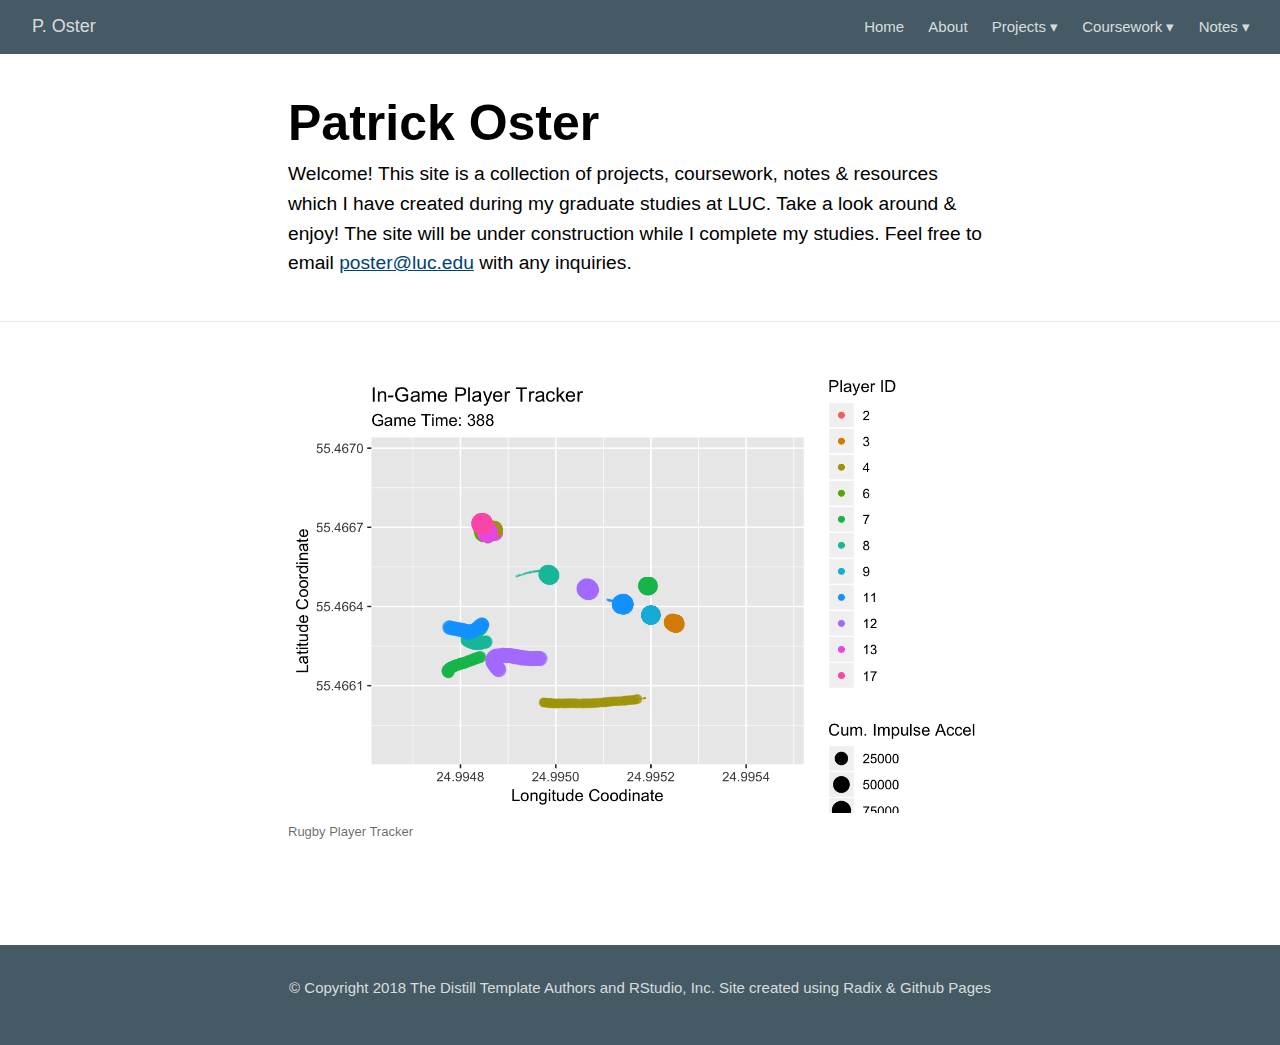
==== commit 16ee01fe: "index update" ====
--- a/docs/index.html
+++ b/docs/index.html
@@ -1292,41 +1292,29 @@
 <span class="down-arrow">&#x25BE;</span>
 </button>
 <div class="nav-dropdown-content">
-<a href="https://patrickoster.github.io/datafest">Datafest</a>
+<a href="https://patrickoster.github.io/applied-statistics/datafest">Datafest</a>
 </div>
 </div>
 <div class="nav-dropdown">
 <button class="nav-dropbtn">
-Courses
+Coursework
  
 <span class="down-arrow">&#x25BE;</span>
 </button>
 <div class="nav-dropdown-content">
-<a href="https://patrickoster.github.io/cda">Categorical Data Analysis</a>
-<a href="https://patrickoster.github.io/mvar">Multivariate Statistics</a>
-<a href="https://patrickoster.github.io/npar">Non-Parametric Statistics</a>
+<a href="https://patrickoster.github.io/applied-statistics/cda">CDA</a>
+<a href="https://patrickoster.github.io/applied-statistics/npar">NPAR</a>
+<a href="https://patrickoster.github.io/applied-statistics/mvar">MVAR</a>
 </div>
 </div>
 <div class="nav-dropdown">
 <button class="nav-dropbtn">
-R Notes
+Notes
  
 <span class="down-arrow">&#x25BE;</span>
 </button>
 <div class="nav-dropdown-content">
-<a href="https://patrickoster.github.io/webr/latex_basics.html">LaTeX Basics</a>
-</div>
-</div>
-<div class="nav-dropdown">
-<button class="nav-dropbtn">
-Resources
- 
-<span class="down-arrow">&#x25BE;</span>
-</button>
-<div class="nav-dropdown-content">
-<a href="https://patrickoster.github.io/webr/r_resources.html">R Resources</a>
-<a href="https://patrickoster.github.io/webr/output_resources.html">Markdown Resources</a>
-<a href="https://patrickoster.github.io/webr/resources.html">All Resources</a>
+<a href="https://patrickoster.github.io/applied-statistics/notes/webr">R Markdown Notes</a>
 </div>
 </div>
 <a href="javascript:void(0);" class="nav-toggle">&#9776;</a>
